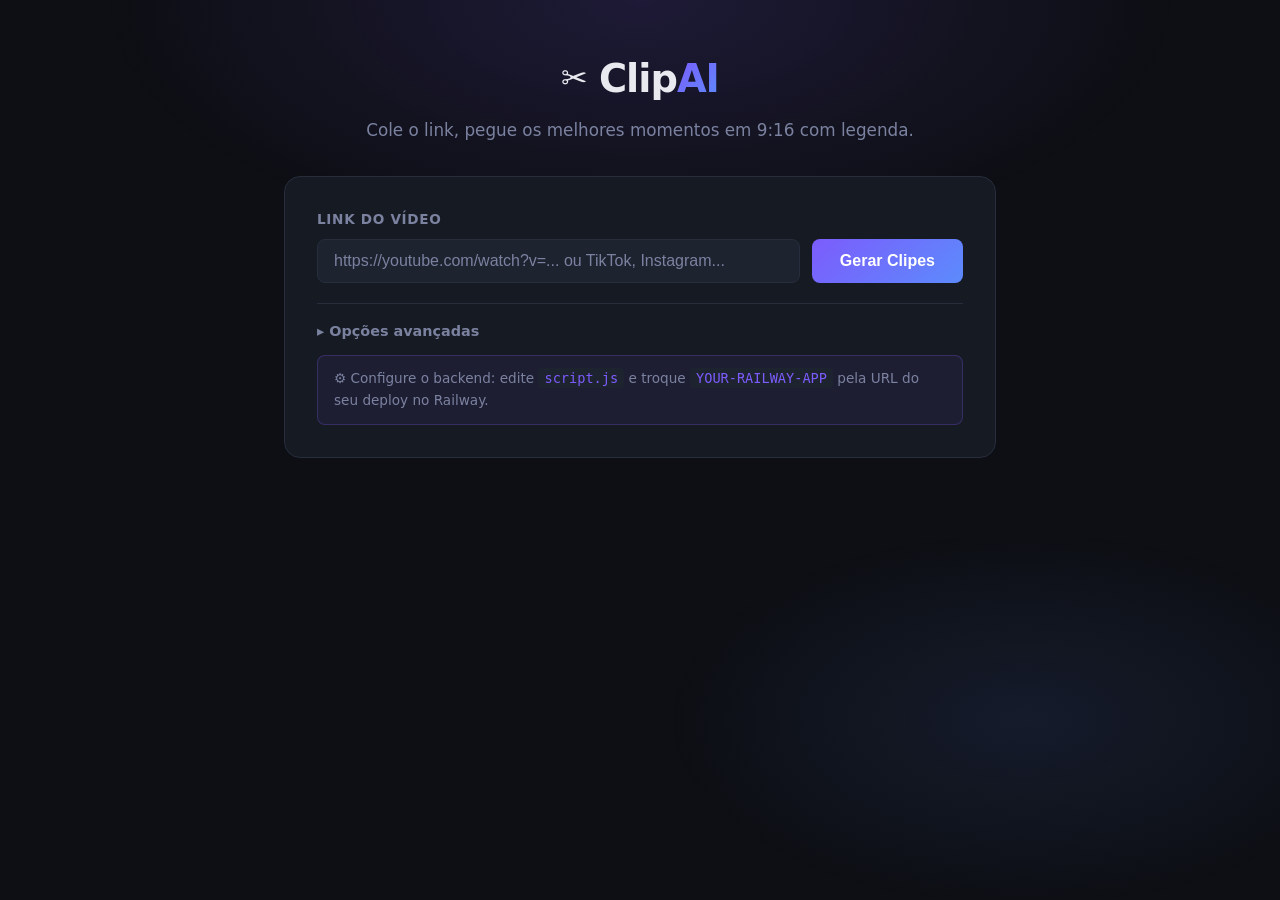
==== frontend/index.html @ ea089d30 "Add backend service with Docker setup and update documentation Replit-Commit-Author: Agent" ====
<!DOCTYPE html>
<html lang="pt-BR">
<head>
  <meta charset="UTF-8" />
  <meta name="viewport" content="width=device-width, initial-scale=1.0" />
  <title>ClipAI — Gerador de Clipes</title>
  <link rel="stylesheet" href="style.css" />
</head>
<body>
  <div class="bg-glow"></div>

  <div class="container">
    <!-- Header -->
    <header>
      <div class="logo">
        <span class="logo-icon">✂️</span>
        <span class="logo-text">Clip<span class="accent">AI</span></span>
      </div>
      <p class="tagline">Cole o link, pegue os melhores momentos em 9:16 com legenda.</p>
    </header>

    <!-- Main form card -->
    <div class="card" id="card-form">
      <div class="form-group">
        <label for="video-url">Link do vídeo</label>
        <div class="input-row">
          <input
            type="url"
            id="video-url"
            placeholder="https://youtube.com/watch?v=... ou TikTok, Instagram..."
            autocomplete="off"
          />
          <button id="btn-process" onclick="startProcess()">
            <span id="btn-text">Gerar Clipes</span>
          </button>
        </div>
      </div>

      <!-- Advanced options (collapsible) -->
      <details class="advanced">
        <summary>Opções avançadas</summary>
        <div class="advanced-grid">
          <div class="form-group">
            <label for="keywords">Palavras-chave extras (separadas por vírgula)</label>
            <input type="text" id="keywords" placeholder="ex: incrível, que loucura, não acredito" />
          </div>
          <div class="form-group">
            <label for="min-duration">Duração mínima do clipe (segundos)</label>
            <input type="number" id="min-duration" value="20" min="5" max="120" />
          </div>
          <div class="form-group">
            <label for="max-duration">Duração máxima do clipe (segundos)</label>
            <input type="number" id="max-duration" value="60" min="10" max="180" />
          </div>
          <div class="form-group">
            <label for="max-clips">Máx. de clipes</label>
            <input type="number" id="max-clips" value="5" min="1" max="10" />
          </div>
        </div>
      </details>
    </div>

    <!-- Progress card -->
    <div class="card card-progress" id="card-progress" style="display:none">
      <div class="progress-header">
        <span class="spinner"></span>
        <span id="progress-msg">Processando...</span>
      </div>
      <div class="progress-bar-bg">
        <div class="progress-bar-fill" id="progress-bar" style="width:0%"></div>
      </div>
      <p class="progress-pct" id="progress-pct">0%</p>
      <button class="btn-secondary" onclick="cancelProcess()">Cancelar</button>
    </div>

    <!-- Results card -->
    <div class="card card-results" id="card-results" style="display:none">
      <div class="results-header">
        <span class="check-icon">✅</span>
        <h2 id="results-title">Clipes prontos!</h2>
      </div>
      <div id="clips-grid" class="clips-grid"></div>
      <button class="btn-secondary" onclick="reset()">Processar outro vídeo</button>
    </div>

    <!-- Error card -->
    <div class="card card-error" id="card-error" style="display:none">
      <div class="error-icon">⚠️</div>
      <h2>Algo deu errado</h2>
      <p id="error-msg">Erro desconhecido</p>
      <button onclick="reset()">Tentar novamente</button>
    </div>
  </div>

  <script src="script.js"></script>
</body>
</html>
---- frontend/style.css ----
/* ─── Reset & Base ─────────────────────────────────────────── */
*, *::before, *::after { box-sizing: border-box; margin: 0; padding: 0; }

:root {
  --bg: #0d0f14;
  --surface: #161a22;
  --surface2: #1e2330;
  --border: #272d3d;
  --accent: #7c5cfc;
  --accent2: #5c8bfc;
  --text: #e8eaf0;
  --text-muted: #7b82a0;
  --success: #34d399;
  --error: #f87171;
  --radius: 16px;
  --radius-sm: 8px;
}

html, body {
  min-height: 100vh;
  background: var(--bg);
  color: var(--text);
  font-family: 'Segoe UI', system-ui, -apple-system, sans-serif;
  line-height: 1.6;
  overflow-x: hidden;
}

/* ─── Glow background ──────────────────────────────────────── */
.bg-glow {
  position: fixed;
  inset: 0;
  background:
    radial-gradient(ellipse 60% 40% at 50% 0%, rgba(124,92,252,0.15) 0%, transparent 70%),
    radial-gradient(ellipse 40% 30% at 80% 80%, rgba(92,139,252,0.10) 0%, transparent 70%);
  pointer-events: none;
  z-index: 0;
}

/* ─── Layout ───────────────────────────────────────────────── */
.container {
  position: relative;
  z-index: 1;
  max-width: 760px;
  margin: 0 auto;
  padding: 48px 24px 80px;
  display: flex;
  flex-direction: column;
  gap: 24px;
}

/* ─── Header ───────────────────────────────────────────────── */
header {
  text-align: center;
  padding-bottom: 8px;
}

.logo {
  font-size: 2.4rem;
  font-weight: 800;
  letter-spacing: -1px;
  display: flex;
  align-items: center;
  justify-content: center;
  gap: 12px;
  margin-bottom: 8px;
}

.logo-icon { font-size: 2rem; }

.accent {
  background: linear-gradient(135deg, var(--accent), var(--accent2));
  -webkit-background-clip: text;
  -webkit-text-fill-color: transparent;
  background-clip: text;
}

.tagline {
  color: var(--text-muted);
  font-size: 1.05rem;
}

/* ─── Cards ────────────────────────────────────────────────── */
.card {
  background: var(--surface);
  border: 1px solid var(--border);
  border-radius: var(--radius);
  padding: 32px;
}

/* ─── Form ─────────────────────────────────────────────────── */
.form-group {
  display: flex;
  flex-direction: column;
  gap: 8px;
  margin-bottom: 16px;
}

.form-group:last-child { margin-bottom: 0; }

label {
  font-size: 0.85rem;
  font-weight: 600;
  color: var(--text-muted);
  text-transform: uppercase;
  letter-spacing: 0.05em;
}

input[type="url"],
input[type="text"],
input[type="number"] {
  background: var(--surface2);
  border: 1px solid var(--border);
  border-radius: var(--radius-sm);
  color: var(--text);
  font-size: 1rem;
  padding: 12px 16px;
  outline: none;
  transition: border-color 0.2s;
  width: 100%;
}

input:focus {
  border-color: var(--accent);
  box-shadow: 0 0 0 3px rgba(124,92,252,0.15);
}

input::placeholder { color: var(--text-muted); }

.input-row {
  display: flex;
  gap: 12px;
}

.input-row input { flex: 1; }

button {
  cursor: pointer;
  background: linear-gradient(135deg, var(--accent), var(--accent2));
  color: #fff;
  border: none;
  border-radius: var(--radius-sm);
  padding: 12px 28px;
  font-size: 1rem;
  font-weight: 700;
  transition: opacity 0.2s, transform 0.1s;
  white-space: nowrap;
}

button:hover { opacity: 0.9; }
button:active { transform: scale(0.98); }
button:disabled { opacity: 0.5; cursor: not-allowed; }

.btn-secondary {
  background: var(--surface2);
  border: 1px solid var(--border);
  color: var(--text-muted);
  font-weight: 500;
  margin-top: 16px;
  width: 100%;
}

.btn-secondary:hover { border-color: var(--accent); color: var(--text); }

/* ─── Advanced options ─────────────────────────────────────── */
.advanced {
  margin-top: 20px;
  border-top: 1px solid var(--border);
  padding-top: 16px;
}

summary {
  cursor: pointer;
  color: var(--text-muted);
  font-size: 0.9rem;
  font-weight: 600;
  user-select: none;
  list-style: none;
}

summary::before {
  content: '▸ ';
  transition: transform 0.2s;
}

details[open] summary::before { content: '▾ '; }

.advanced-grid {
  display: grid;
  grid-template-columns: 1fr 1fr;
  gap: 16px;
  margin-top: 16px;
}

@media (max-width: 520px) {
  .advanced-grid { grid-template-columns: 1fr; }
  .input-row { flex-direction: column; }
}

/* ─── Progress ─────────────────────────────────────────────── */
.card-progress {
  text-align: center;
}

.progress-header {
  display: flex;
  align-items: center;
  justify-content: center;
  gap: 12px;
  font-size: 1.1rem;
  font-weight: 600;
  margin-bottom: 20px;
}

.spinner {
  width: 22px;
  height: 22px;
  border: 3px solid var(--border);
  border-top-color: var(--accent);
  border-radius: 50%;
  animation: spin 0.8s linear infinite;
  display: inline-block;
  flex-shrink: 0;
}

@keyframes spin { to { transform: rotate(360deg); } }

.progress-bar-bg {
  background: var(--surface2);
  border-radius: 100px;
  height: 8px;
  overflow: hidden;
  margin-bottom: 8px;
}

.progress-bar-fill {
  height: 100%;
  background: linear-gradient(90deg, var(--accent), var(--accent2));
  border-radius: 100px;
  transition: width 0.4s ease;
}

.progress-pct {
  color: var(--text-muted);
  font-size: 0.9rem;
  margin-bottom: 8px;
}

/* ─── Results ──────────────────────────────────────────────── */
.results-header {
  display: flex;
  align-items: center;
  gap: 12px;
  margin-bottom: 24px;
}

.check-icon { font-size: 1.6rem; }

.results-header h2 {
  font-size: 1.4rem;
  font-weight: 700;
}

.clips-grid {
  display: flex;
  flex-direction: column;
  gap: 12px;
}

.clip-item {
  background: var(--surface2);
  border: 1px solid var(--border);
  border-radius: var(--radius-sm);
  padding: 16px 20px;
  display: flex;
  align-items: center;
  justify-content: space-between;
  gap: 16px;
  transition: border-color 0.2s;
}

.clip-item:hover { border-color: var(--accent); }

.clip-info {
  flex: 1;
  min-width: 0;
}

.clip-label {
  font-weight: 700;
  font-size: 1rem;
  margin-bottom: 2px;
}

.clip-meta {
  font-size: 0.82rem;
  color: var(--text-muted);
  white-space: nowrap;
  overflow: hidden;
  text-overflow: ellipsis;
}

.clip-reason {
  font-size: 0.78rem;
  color: var(--accent);
  margin-top: 2px;
}

.btn-download {
  background: linear-gradient(135deg, var(--accent), var(--accent2));
  color: #fff;
  border: none;
  border-radius: var(--radius-sm);
  padding: 10px 20px;
  font-size: 0.9rem;
  font-weight: 700;
  text-decoration: none;
  display: inline-flex;
  align-items: center;
  gap: 6px;
  cursor: pointer;
  transition: opacity 0.2s;
  white-space: nowrap;
  flex-shrink: 0;
}

.btn-download:hover { opacity: 0.85; }

/* ─── Error ────────────────────────────────────────────────── */
.card-error {
  text-align: center;
  border-color: rgba(248,113,113,0.3);
}

.error-icon { font-size: 2.5rem; margin-bottom: 12px; }

.card-error h2 { font-size: 1.3rem; margin-bottom: 8px; }

.card-error p { color: var(--text-muted); margin-bottom: 20px; font-size: 0.95rem; }

.card-error button { width: 100%; }

/* ─── Config notice ────────────────────────────────────────── */
.config-notice {
  background: rgba(124,92,252,0.08);
  border: 1px solid rgba(124,92,252,0.25);
  border-radius: var(--radius-sm);
  padding: 12px 16px;
  font-size: 0.85rem;
  color: var(--text-muted);
  margin-top: 12px;
}

.config-notice code {
  background: var(--surface2);
  padding: 2px 6px;
  border-radius: 4px;
  font-family: monospace;
  color: var(--accent);
}
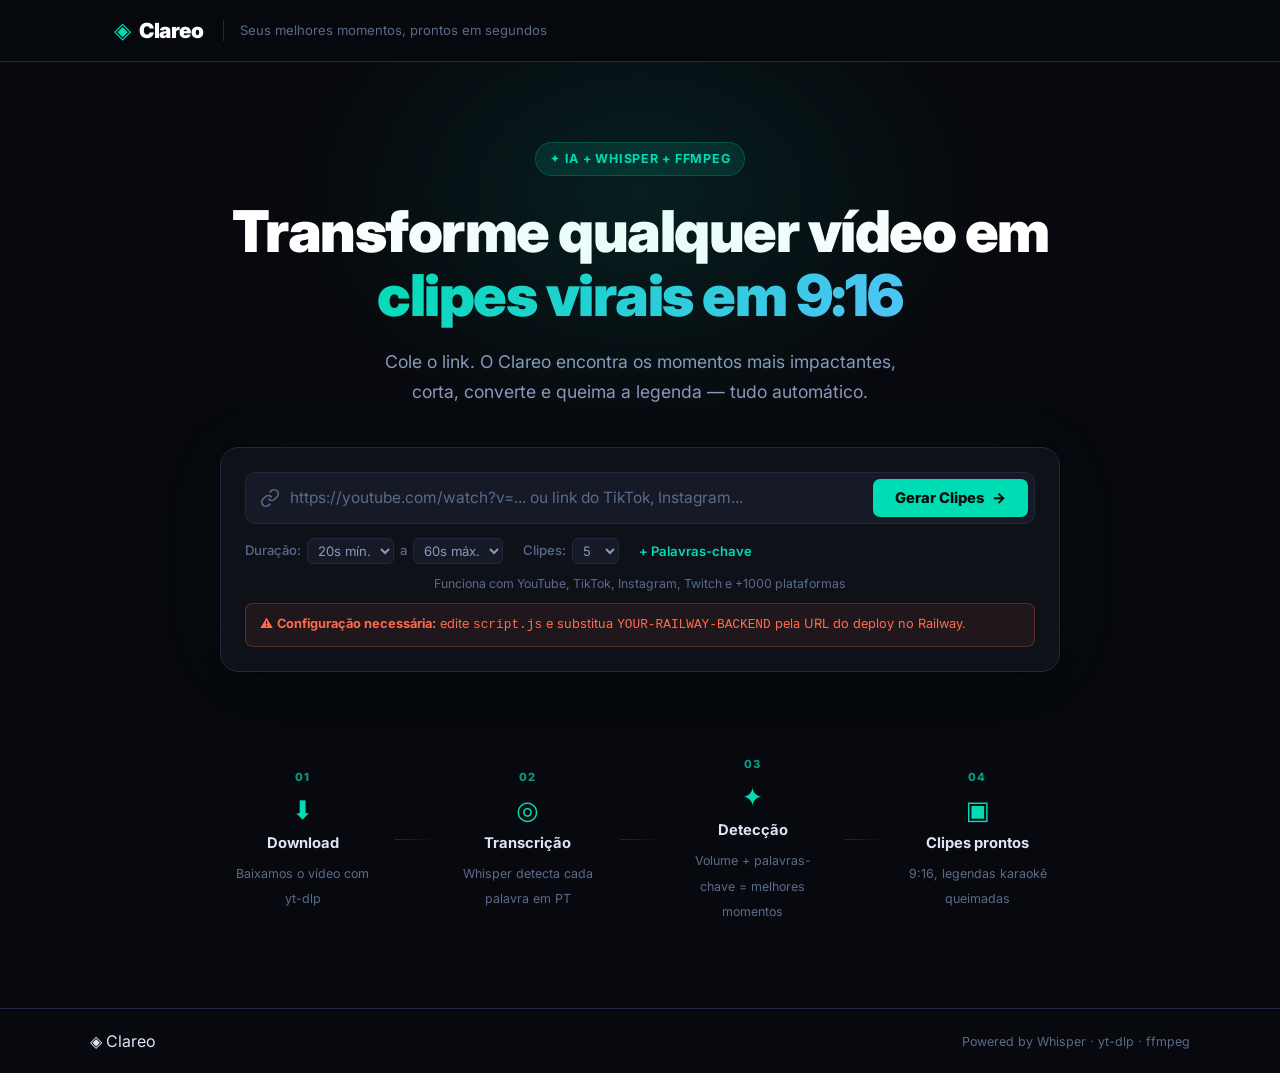
==== commit 12493233: "Replace deprecated video processing library with modern alternative Replit-Commit-Author: Agent" ====
--- a/frontend/index.html
+++ b/frontend/index.html
@@ -3,94 +3,205 @@
 <head>
   <meta charset="UTF-8" />
   <meta name="viewport" content="width=device-width, initial-scale=1.0" />
-  <title>ClipAI — Gerador de Clipes</title>
+  <title>Clareo — Clipes Virais com IA</title>
+  <meta name="description" content="Cole o link de qualquer vídeo e receba os melhores momentos em 9:16 com legenda automática." />
+  <link rel="preconnect" href="https://fonts.googleapis.com" />
+  <link rel="preconnect" href="https://fonts.gstatic.com" crossorigin />
+  <link href="https://fonts.googleapis.com/css2?family=Inter:wght@400;500;600;700;800;900&display=swap" rel="stylesheet" />
   <link rel="stylesheet" href="style.css" />
 </head>
 <body>
-  <div class="bg-glow"></div>
-
-  <div class="container">
-    <!-- Header -->
-    <header>
-      <div class="logo">
-        <span class="logo-icon">✂️</span>
-        <span class="logo-text">Clip<span class="accent">AI</span></span>
-      </div>
-      <p class="tagline">Cole o link, pegue os melhores momentos em 9:16 com legenda.</p>
-    </header>
-
-    <!-- Main form card -->
-    <div class="card" id="card-form">
-      <div class="form-group">
-        <label for="video-url">Link do vídeo</label>
-        <div class="input-row">
+
+  <!-- ── Navbar ─────────────────────────────────── -->
+  <nav class="navbar">
+    <div class="nav-inner">
+      <a href="#" class="brand">
+        <span class="brand-icon">◈</span>
+        <span class="brand-name">Clareo</span>
+      </a>
+      <span class="nav-tagline">Seus melhores momentos, prontos em segundos</span>
+    </div>
+  </nav>
+
+  <!-- ── Hero ───────────────────────────────────── -->
+  <section class="hero" id="section-hero">
+    <div class="hero-glow"></div>
+    <div class="hero-inner">
+      <div class="hero-badge">✦ IA + Whisper + ffmpeg</div>
+      <h1 class="hero-title">
+        Transforme qualquer vídeo em<br />
+        <span class="gradient-text">clipes virais em 9:16</span>
+      </h1>
+      <p class="hero-sub">
+        Cole o link. O Clareo encontra os momentos mais impactantes,<br class="br-desktop" />
+        corta, converte e queima a legenda — tudo automático.
+      </p>
+
+      <!-- Main input -->
+      <div class="input-card" id="input-card">
+        <div class="input-group">
+          <div class="input-icon">
+            <svg width="20" height="20" viewBox="0 0 24 24" fill="none" stroke="currentColor" stroke-width="2">
+              <path d="M10 13a5 5 0 0 0 7.54.54l3-3a5 5 0 0 0-7.07-7.07l-1.72 1.71"/>
+              <path d="M14 11a5 5 0 0 0-7.54-.54l-3 3a5 5 0 0 0 7.07 7.07l1.71-1.71"/>
+            </svg>
+          </div>
           <input
             type="url"
             id="video-url"
-            placeholder="https://youtube.com/watch?v=... ou TikTok, Instagram..."
+            class="url-input"
+            placeholder="https://youtube.com/watch?v=... ou link do TikTok, Instagram..."
             autocomplete="off"
+            spellcheck="false"
           />
-          <button id="btn-process" onclick="startProcess()">
-            <span id="btn-text">Gerar Clipes</span>
+          <button class="btn-primary" id="btn-go" onclick="startProcess()">
+            <span class="btn-label">Gerar Clipes</span>
+            <span class="btn-arrow">→</span>
           </button>
         </div>
-      </div>
-
-      <!-- Advanced options (collapsible) -->
-      <details class="advanced">
-        <summary>Opções avançadas</summary>
-        <div class="advanced-grid">
-          <div class="form-group">
-            <label for="keywords">Palavras-chave extras (separadas por vírgula)</label>
-            <input type="text" id="keywords" placeholder="ex: incrível, que loucura, não acredito" />
-          </div>
-          <div class="form-group">
-            <label for="min-duration">Duração mínima do clipe (segundos)</label>
-            <input type="number" id="min-duration" value="20" min="5" max="120" />
-          </div>
-          <div class="form-group">
-            <label for="max-duration">Duração máxima do clipe (segundos)</label>
-            <input type="number" id="max-duration" value="60" min="10" max="180" />
-          </div>
-          <div class="form-group">
-            <label for="max-clips">Máx. de clipes</label>
-            <input type="number" id="max-clips" value="5" min="1" max="10" />
-          </div>
-        </div>
-      </details>
-    </div>
-
-    <!-- Progress card -->
-    <div class="card card-progress" id="card-progress" style="display:none">
-      <div class="progress-header">
-        <span class="spinner"></span>
-        <span id="progress-msg">Processando...</span>
-      </div>
-      <div class="progress-bar-bg">
-        <div class="progress-bar-fill" id="progress-bar" style="width:0%"></div>
-      </div>
-      <p class="progress-pct" id="progress-pct">0%</p>
-      <button class="btn-secondary" onclick="cancelProcess()">Cancelar</button>
-    </div>
-
-    <!-- Results card -->
-    <div class="card card-results" id="card-results" style="display:none">
+
+        <!-- Options row -->
+        <div class="options-row">
+          <label class="opt-label">
+            Duração:
+            <select id="min-duration">
+              <option value="15">15s mín.</option>
+              <option value="20" selected>20s mín.</option>
+              <option value="30">30s mín.</option>
+              <option value="45">45s mín.</option>
+            </select>
+            a
+            <select id="max-duration">
+              <option value="30">30s máx.</option>
+              <option value="60" selected>60s máx.</option>
+              <option value="90">90s máx.</option>
+            </select>
+          </label>
+
+          <label class="opt-label">
+            Clipes:
+            <select id="max-clips">
+              <option value="3">3</option>
+              <option value="5" selected>5</option>
+              <option value="8">8</option>
+              <option value="10">10</option>
+            </select>
+          </label>
+
+          <button class="btn-link" onclick="toggleKeywords()">+ Palavras-chave</button>
+        </div>
+
+        <!-- Keywords (hidden by default) -->
+        <div id="keywords-row" class="keywords-row" style="display:none">
+          <input
+            type="text"
+            id="keywords"
+            placeholder="ex: incrível, que loucura, meu deus — separados por vírgula"
+            class="kw-input"
+          />
+        </div>
+
+        <p class="input-hint">Funciona com YouTube, TikTok, Instagram, Twitch e +1000 plataformas</p>
+      </div>
+    </div>
+
+    <!-- How it works -->
+    <div class="steps" id="steps">
+      <div class="step">
+        <div class="step-num">01</div>
+        <div class="step-icon">⬇</div>
+        <div class="step-text">
+          <strong>Download</strong>
+          <span>Baixamos o vídeo com yt-dlp</span>
+        </div>
+      </div>
+      <div class="step-divider"></div>
+      <div class="step">
+        <div class="step-num">02</div>
+        <div class="step-icon">◎</div>
+        <div class="step-text">
+          <strong>Transcrição</strong>
+          <span>Whisper detecta cada palavra em PT</span>
+        </div>
+      </div>
+      <div class="step-divider"></div>
+      <div class="step">
+        <div class="step-num">03</div>
+        <div class="step-icon">✦</div>
+        <div class="step-text">
+          <strong>Detecção</strong>
+          <span>Volume + palavras-chave = melhores momentos</span>
+        </div>
+      </div>
+      <div class="step-divider"></div>
+      <div class="step">
+        <div class="step-num">04</div>
+        <div class="step-icon">▣</div>
+        <div class="step-text">
+          <strong>Clipes prontos</strong>
+          <span>9:16, legendas karaokê queimadas</span>
+        </div>
+      </div>
+    </div>
+  </section>
+
+  <!-- ── Processing view ────────────────────────── -->
+  <section class="processing-view" id="section-processing" style="display:none">
+    <div class="proc-card">
+      <div class="proc-anim">
+        <div class="proc-ring"></div>
+        <div class="proc-ring proc-ring-2"></div>
+        <span class="proc-icon">◈</span>
+      </div>
+      <h2 id="proc-msg">Iniciando...</h2>
+      <div class="proc-bar-wrap">
+        <div class="proc-bar" id="proc-bar" style="width:0%"></div>
+      </div>
+      <p class="proc-pct" id="proc-pct">0%</p>
+      <div class="proc-steps-list" id="proc-steps-list">
+        <div class="proc-step-item" id="psi-download">⬇ Baixando vídeo</div>
+        <div class="proc-step-item" id="psi-transcribe">◎ Transcrevendo com Whisper</div>
+        <div class="proc-step-item" id="psi-detect">✦ Detectando melhores momentos</div>
+        <div class="proc-step-item" id="psi-cut">✂ Cortando e gerando legendas</div>
+      </div>
+      <button class="btn-ghost" onclick="cancelProcess()">Cancelar</button>
+    </div>
+  </section>
+
+  <!-- ── Results view ───────────────────────────── -->
+  <section class="results-view" id="section-results" style="display:none">
+    <div class="results-inner">
       <div class="results-header">
-        <span class="check-icon">✅</span>
-        <h2 id="results-title">Clipes prontos!</h2>
-      </div>
-      <div id="clips-grid" class="clips-grid"></div>
-      <button class="btn-secondary" onclick="reset()">Processar outro vídeo</button>
-    </div>
-
-    <!-- Error card -->
-    <div class="card card-error" id="card-error" style="display:none">
-      <div class="error-icon">⚠️</div>
+        <div>
+          <h2 class="results-title" id="results-title">Clipes prontos ✓</h2>
+          <p class="results-sub" id="results-sub">Baixe os clipes abaixo — formato 9:16 com legenda queimada</p>
+        </div>
+        <button class="btn-outline" onclick="reset()">
+          ← Processar outro
+        </button>
+      </div>
+
+      <div class="clips-grid" id="clips-grid"></div>
+    </div>
+  </section>
+
+  <!-- ── Error view ─────────────────────────────── -->
+  <section class="error-view" id="section-error" style="display:none">
+    <div class="error-card">
+      <div class="error-icon">⚠</div>
       <h2>Algo deu errado</h2>
-      <p id="error-msg">Erro desconhecido</p>
-      <button onclick="reset()">Tentar novamente</button>
-    </div>
-  </div>
+      <p id="error-msg">Erro desconhecido. Verifique o link e tente novamente.</p>
+      <button class="btn-primary" onclick="reset()">Tentar novamente</button>
+    </div>
+  </section>
+
+  <!-- ── Footer ─────────────────────────────────── -->
+  <footer class="footer">
+    <div class="footer-inner">
+      <span class="brand">◈ Clareo</span>
+      <span class="footer-text">Powered by Whisper · yt-dlp · ffmpeg</span>
+    </div>
+  </footer>
 
   <script src="script.js"></script>
 </body>
--- a/frontend/style.css
+++ b/frontend/style.css
@@ -1,359 +1,770 @@
-/* ─── Reset & Base ─────────────────────────────────────────── */
+/* ─────────────────────────────────────────────────────────
+   Clareo Design System
+   Palette: dark charcoal + electric teal + warm coral
+───────────────────────────────────────────────────────── */
+
+:root {
+  --bg: #07090e;
+  --surface: #0e1118;
+  --surface2: #151a26;
+  --surface3: #1c2335;
+  --border: #1f2940;
+  --border-glow: rgba(0, 220, 180, 0.2);
+
+  --teal: #00dcb4;
+  --teal-dim: rgba(0, 220, 180, 0.12);
+  --teal-glow: rgba(0, 220, 180, 0.25);
+  --coral: #ff6b4a;
+  --amber: #ffb347;
+
+  --text: #dce4f5;
+  --text-muted: #5a6b8a;
+  --text-soft: #8899bb;
+
+  --radius: 18px;
+  --radius-sm: 10px;
+  --radius-xs: 6px;
+
+  --font: 'Inter', system-ui, -apple-system, sans-serif;
+}
+
 *, *::before, *::after { box-sizing: border-box; margin: 0; padding: 0; }
 
-:root {
-  --bg: #0d0f14;
-  --surface: #161a22;
-  --surface2: #1e2330;
-  --border: #272d3d;
-  --accent: #7c5cfc;
-  --accent2: #5c8bfc;
-  --text: #e8eaf0;
-  --text-muted: #7b82a0;
-  --success: #34d399;
-  --error: #f87171;
-  --radius: 16px;
-  --radius-sm: 8px;
-}
-
-html, body {
-  min-height: 100vh;
+html {
+  scroll-behavior: smooth;
+}
+
+body {
   background: var(--bg);
   color: var(--text);
-  font-family: 'Segoe UI', system-ui, -apple-system, sans-serif;
+  font-family: var(--font);
+  font-size: 16px;
   line-height: 1.6;
-  overflow-x: hidden;
-}
-
-/* ─── Glow background ──────────────────────────────────────── */
-.bg-glow {
-  position: fixed;
-  inset: 0;
-  background:
-    radial-gradient(ellipse 60% 40% at 50% 0%, rgba(124,92,252,0.15) 0%, transparent 70%),
-    radial-gradient(ellipse 40% 30% at 80% 80%, rgba(92,139,252,0.10) 0%, transparent 70%);
+  min-height: 100vh;
+  display: flex;
+  flex-direction: column;
+  -webkit-font-smoothing: antialiased;
+}
+
+/* ── Navbar ───────────────────────────────────────────── */
+.navbar {
+  position: sticky;
+  top: 0;
+  z-index: 50;
+  background: rgba(7, 9, 14, 0.85);
+  backdrop-filter: blur(16px);
+  border-bottom: 1px solid var(--border);
+}
+
+.nav-inner {
+  max-width: 1100px;
+  margin: 0 auto;
+  padding: 14px 24px;
+  display: flex;
+  align-items: center;
+  gap: 20px;
+}
+
+.brand {
+  display: inline-flex;
+  align-items: center;
+  gap: 8px;
+  text-decoration: none;
+  color: var(--text);
+}
+
+.brand-icon {
+  font-size: 1.4rem;
+  color: var(--teal);
+  line-height: 1;
+}
+
+.brand-name {
+  font-size: 1.3rem;
+  font-weight: 900;
+  letter-spacing: -0.5px;
+  color: #fff;
+}
+
+.nav-tagline {
+  font-size: 0.82rem;
+  color: var(--text-muted);
+  border-left: 1px solid var(--border);
+  padding-left: 16px;
+}
+
+/* ── Hero ─────────────────────────────────────────────── */
+.hero {
+  position: relative;
+  padding: 80px 24px 60px;
+  overflow: hidden;
+  flex: 1;
+}
+
+.hero-glow {
+  position: absolute;
+  top: -120px;
+  left: 50%;
+  transform: translateX(-50%);
+  width: 700px;
+  height: 500px;
+  background: radial-gradient(ellipse, rgba(0,220,180,0.10) 0%, transparent 70%);
   pointer-events: none;
-  z-index: 0;
-}
-
-/* ─── Layout ───────────────────────────────────────────────── */
-.container {
-  position: relative;
-  z-index: 1;
-  max-width: 760px;
+}
+
+.hero-inner {
+  max-width: 840px;
   margin: 0 auto;
-  padding: 48px 24px 80px;
-  display: flex;
-  flex-direction: column;
-  gap: 24px;
-}
-
-/* ─── Header ───────────────────────────────────────────────── */
-header {
   text-align: center;
-  padding-bottom: 8px;
-}
-
-.logo {
-  font-size: 2.4rem;
-  font-weight: 800;
-  letter-spacing: -1px;
-  display: flex;
-  align-items: center;
-  justify-content: center;
-  gap: 12px;
-  margin-bottom: 8px;
-}
-
-.logo-icon { font-size: 2rem; }
-
-.accent {
-  background: linear-gradient(135deg, var(--accent), var(--accent2));
+}
+
+.hero-badge {
+  display: inline-block;
+  background: var(--teal-dim);
+  border: 1px solid var(--border-glow);
+  color: var(--teal);
+  font-size: 0.78rem;
+  font-weight: 700;
+  letter-spacing: 0.06em;
+  text-transform: uppercase;
+  padding: 6px 14px;
+  border-radius: 100px;
+  margin-bottom: 24px;
+}
+
+.hero-title {
+  font-size: clamp(2.2rem, 5vw, 3.6rem);
+  font-weight: 900;
+  line-height: 1.1;
+  letter-spacing: -1.5px;
+  color: #fff;
+  margin-bottom: 20px;
+}
+
+.gradient-text {
+  background: linear-gradient(135deg, var(--teal) 0%, #4fc3f7 50%, var(--teal) 100%);
+  background-size: 200% auto;
   -webkit-background-clip: text;
   -webkit-text-fill-color: transparent;
   background-clip: text;
-}
-
-.tagline {
-  color: var(--text-muted);
-  font-size: 1.05rem;
-}
-
-/* ─── Cards ────────────────────────────────────────────────── */
-.card {
+  animation: gradient-shift 4s linear infinite;
+}
+
+@keyframes gradient-shift {
+  0% { background-position: 0% center; }
+  100% { background-position: 200% center; }
+}
+
+.hero-sub {
+  font-size: 1.1rem;
+  color: var(--text-soft);
+  margin-bottom: 40px;
+  line-height: 1.7;
+}
+
+.br-desktop { display: none; }
+@media (min-width: 640px) { .br-desktop { display: block; } }
+
+/* ── Input card ───────────────────────────────────────── */
+.input-card {
   background: var(--surface);
   border: 1px solid var(--border);
   border-radius: var(--radius);
-  padding: 32px;
-}
-
-/* ─── Form ─────────────────────────────────────────────────── */
-.form-group {
-  display: flex;
-  flex-direction: column;
-  gap: 8px;
-  margin-bottom: 16px;
-}
-
-.form-group:last-child { margin-bottom: 0; }
-
-label {
-  font-size: 0.85rem;
-  font-weight: 600;
-  color: var(--text-muted);
-  text-transform: uppercase;
-  letter-spacing: 0.05em;
-}
-
-input[type="url"],
-input[type="text"],
-input[type="number"] {
+  padding: 24px;
+  text-align: left;
+  box-shadow:
+    0 0 0 1px rgba(0,0,0,0.5),
+    0 24px 60px rgba(0,0,0,0.4),
+    0 0 80px rgba(0,220,180,0.04);
+  transition: border-color 0.3s, box-shadow 0.3s;
+}
+
+.input-card:focus-within {
+  border-color: var(--border-glow);
+  box-shadow:
+    0 0 0 1px rgba(0,0,0,0.5),
+    0 24px 60px rgba(0,0,0,0.4),
+    0 0 40px rgba(0,220,180,0.08);
+}
+
+.input-group {
+  display: flex;
+  gap: 10px;
+  margin-bottom: 14px;
   background: var(--surface2);
   border: 1px solid var(--border);
   border-radius: var(--radius-sm);
+  padding: 6px 6px 6px 14px;
+  transition: border-color 0.2s;
+}
+
+.input-group:focus-within {
+  border-color: rgba(0,220,180,0.35);
+}
+
+.input-icon {
+  color: var(--text-muted);
+  display: flex;
+  align-items: center;
+  flex-shrink: 0;
+}
+
+.url-input {
+  flex: 1;
+  background: none;
+  border: none;
+  outline: none;
   color: var(--text);
-  font-size: 1rem;
-  padding: 12px 16px;
+  font-size: 0.97rem;
+  font-family: var(--font);
+  min-width: 0;
+}
+
+.url-input::placeholder { color: var(--text-muted); }
+
+.btn-primary {
+  cursor: pointer;
+  background: var(--teal);
+  color: #050a08;
+  border: none;
+  border-radius: 7px;
+  padding: 10px 22px;
+  font-size: 0.92rem;
+  font-weight: 800;
+  font-family: var(--font);
+  display: inline-flex;
+  align-items: center;
+  gap: 8px;
+  transition: background 0.18s, transform 0.12s, opacity 0.18s;
+  white-space: nowrap;
+  flex-shrink: 0;
+}
+
+.btn-primary:hover { background: #00f0c4; transform: translateY(-1px); }
+.btn-primary:active { transform: scale(0.97); }
+.btn-primary:disabled { opacity: 0.4; cursor: not-allowed; transform: none; }
+
+.btn-arrow { transition: transform 0.2s; }
+.btn-primary:hover .btn-arrow { transform: translateX(3px); }
+
+/* Options row */
+.options-row {
+  display: flex;
+  align-items: center;
+  flex-wrap: wrap;
+  gap: 12px 20px;
+  margin-bottom: 10px;
+}
+
+.opt-label {
+  display: inline-flex;
+  align-items: center;
+  gap: 6px;
+  font-size: 0.82rem;
+  color: var(--text-muted);
+  font-weight: 500;
+}
+
+.opt-label select {
+  background: var(--surface2);
+  border: 1px solid var(--border);
+  border-radius: var(--radius-xs);
+  color: var(--text-soft);
+  font-size: 0.82rem;
+  font-family: var(--font);
+  padding: 3px 6px;
+  cursor: pointer;
+  outline: none;
+}
+
+.btn-link {
+  background: none;
+  border: none;
+  color: var(--teal);
+  font-size: 0.82rem;
+  font-weight: 600;
+  font-family: var(--font);
+  cursor: pointer;
+  padding: 0;
+  transition: opacity 0.2s;
+}
+.btn-link:hover { opacity: 0.75; }
+
+/* Keywords row */
+.keywords-row { margin-top: 6px; }
+
+.kw-input {
+  width: 100%;
+  background: var(--surface2);
+  border: 1px solid var(--border);
+  border-radius: var(--radius-xs);
+  color: var(--text);
+  font-size: 0.88rem;
+  font-family: var(--font);
+  padding: 9px 14px;
   outline: none;
   transition: border-color 0.2s;
+}
+.kw-input:focus { border-color: rgba(0,220,180,0.4); }
+.kw-input::placeholder { color: var(--text-muted); }
+
+.input-hint {
+  font-size: 0.77rem;
+  color: var(--text-muted);
+  margin-top: 10px;
+  text-align: center;
+}
+
+/* ── Steps ────────────────────────────────────────────── */
+.steps {
+  max-width: 860px;
+  margin: 60px auto 0;
+  display: flex;
+  align-items: center;
+  justify-content: center;
+  gap: 0;
+  flex-wrap: wrap;
+}
+
+.step {
+  display: flex;
+  flex-direction: column;
+  align-items: center;
+  gap: 10px;
+  padding: 24px 20px;
+  flex: 1;
+  min-width: 140px;
+  max-width: 200px;
+  text-align: center;
+}
+
+.step-num {
+  font-size: 0.7rem;
+  font-weight: 800;
+  letter-spacing: 0.1em;
+  color: var(--teal);
+  opacity: 0.7;
+}
+
+.step-icon {
+  font-size: 1.6rem;
+  color: var(--teal);
+  line-height: 1;
+}
+
+.step-text strong {
+  display: block;
+  font-size: 0.92rem;
+  font-weight: 700;
+  color: var(--text);
+  margin-bottom: 4px;
+}
+
+.step-text span {
+  font-size: 0.78rem;
+  color: var(--text-muted);
+  line-height: 1.4;
+}
+
+.step-divider {
+  width: 40px;
+  height: 1px;
+  background: linear-gradient(90deg, var(--border), transparent);
+  flex-shrink: 0;
+}
+
+@media (max-width: 600px) {
+  .steps { flex-direction: column; gap: 8px; }
+  .step-divider { width: 1px; height: 20px; background: linear-gradient(180deg, var(--border), transparent); }
+  .step { padding: 12px; }
+}
+
+/* ── Processing view ──────────────────────────────────── */
+.processing-view {
+  flex: 1;
+  display: flex;
+  align-items: center;
+  justify-content: center;
+  padding: 60px 24px;
+}
+
+.proc-card {
+  background: var(--surface);
+  border: 1px solid var(--border);
+  border-radius: var(--radius);
+  padding: 48px 40px;
+  max-width: 480px;
   width: 100%;
-}
-
-input:focus {
-  border-color: var(--accent);
-  box-shadow: 0 0 0 3px rgba(124,92,252,0.15);
-}
-
-input::placeholder { color: var(--text-muted); }
-
-.input-row {
-  display: flex;
-  gap: 12px;
-}
-
-.input-row input { flex: 1; }
-
-button {
-  cursor: pointer;
-  background: linear-gradient(135deg, var(--accent), var(--accent2));
+  text-align: center;
+}
+
+/* Animated rings */
+.proc-anim {
+  position: relative;
+  width: 80px;
+  height: 80px;
+  margin: 0 auto 28px;
+  display: flex;
+  align-items: center;
+  justify-content: center;
+}
+
+.proc-ring {
+  position: absolute;
+  inset: 0;
+  border: 2px solid transparent;
+  border-top-color: var(--teal);
+  border-radius: 50%;
+  animation: spin 1.2s linear infinite;
+}
+
+.proc-ring-2 {
+  inset: 8px;
+  border-top-color: rgba(0,220,180,0.4);
+  animation-duration: 0.8s;
+  animation-direction: reverse;
+}
+
+.proc-icon {
+  font-size: 1.6rem;
+  color: var(--teal);
+  z-index: 1;
+}
+
+@keyframes spin { to { transform: rotate(360deg); } }
+
+.proc-card h2 {
+  font-size: 1.2rem;
+  font-weight: 700;
   color: #fff;
-  border: none;
-  border-radius: var(--radius-sm);
-  padding: 12px 28px;
-  font-size: 1rem;
-  font-weight: 700;
-  transition: opacity 0.2s, transform 0.1s;
-  white-space: nowrap;
-}
-
-button:hover { opacity: 0.9; }
-button:active { transform: scale(0.98); }
-button:disabled { opacity: 0.5; cursor: not-allowed; }
-
-.btn-secondary {
-  background: var(--surface2);
-  border: 1px solid var(--border);
-  color: var(--text-muted);
-  font-weight: 500;
-  margin-top: 16px;
-  width: 100%;
-}
-
-.btn-secondary:hover { border-color: var(--accent); color: var(--text); }
-
-/* ─── Advanced options ─────────────────────────────────────── */
-.advanced {
-  margin-top: 20px;
-  border-top: 1px solid var(--border);
-  padding-top: 16px;
-}
-
-summary {
-  cursor: pointer;
-  color: var(--text-muted);
-  font-size: 0.9rem;
-  font-weight: 600;
-  user-select: none;
-  list-style: none;
-}
-
-summary::before {
-  content: '▸ ';
-  transition: transform 0.2s;
-}
-
-details[open] summary::before { content: '▾ '; }
-
-.advanced-grid {
-  display: grid;
-  grid-template-columns: 1fr 1fr;
-  gap: 16px;
-  margin-top: 16px;
-}
-
-@media (max-width: 520px) {
-  .advanced-grid { grid-template-columns: 1fr; }
-  .input-row { flex-direction: column; }
-}
-
-/* ─── Progress ─────────────────────────────────────────────── */
-.card-progress {
-  text-align: center;
-}
-
-.progress-header {
-  display: flex;
-  align-items: center;
-  justify-content: center;
-  gap: 12px;
-  font-size: 1.1rem;
-  font-weight: 600;
   margin-bottom: 20px;
-}
-
-.spinner {
-  width: 22px;
-  height: 22px;
-  border: 3px solid var(--border);
-  border-top-color: var(--accent);
-  border-radius: 50%;
-  animation: spin 0.8s linear infinite;
-  display: inline-block;
-  flex-shrink: 0;
-}
-
-@keyframes spin { to { transform: rotate(360deg); } }
-
-.progress-bar-bg {
+  min-height: 1.8rem;
+  transition: opacity 0.3s;
+}
+
+.proc-bar-wrap {
   background: var(--surface2);
   border-radius: 100px;
-  height: 8px;
+  height: 6px;
   overflow: hidden;
   margin-bottom: 8px;
 }
 
-.progress-bar-fill {
+.proc-bar {
   height: 100%;
-  background: linear-gradient(90deg, var(--accent), var(--accent2));
+  background: linear-gradient(90deg, var(--teal), #4fc3f7);
   border-radius: 100px;
-  transition: width 0.4s ease;
-}
-
-.progress-pct {
-  color: var(--text-muted);
+  transition: width 0.6s cubic-bezier(0.4, 0, 0.2, 1);
+  position: relative;
+}
+
+.proc-bar::after {
+  content: '';
+  position: absolute;
+  inset: 0;
+  background: linear-gradient(90deg, transparent 60%, rgba(255,255,255,0.3));
+  animation: bar-shine 1.5s linear infinite;
+}
+
+@keyframes bar-shine {
+  0% { transform: translateX(-100%); }
+  100% { transform: translateX(100%); }
+}
+
+.proc-pct {
+  font-size: 0.82rem;
+  color: var(--teal);
+  font-weight: 700;
+  margin-bottom: 24px;
+}
+
+.proc-steps-list {
+  display: flex;
+  flex-direction: column;
+  gap: 8px;
+  margin-bottom: 28px;
+}
+
+.proc-step-item {
+  font-size: 0.83rem;
+  color: var(--text-muted);
+  padding: 6px 12px;
+  border-radius: var(--radius-xs);
+  transition: background 0.3s, color 0.3s;
+}
+
+.proc-step-item.active {
+  background: var(--teal-dim);
+  color: var(--teal);
+}
+
+.proc-step-item.done {
+  color: var(--text-soft);
+  text-decoration: line-through;
+  opacity: 0.5;
+}
+
+.btn-ghost {
+  background: none;
+  border: 1px solid var(--border);
+  color: var(--text-muted);
+  border-radius: var(--radius-xs);
+  padding: 8px 20px;
+  font-size: 0.85rem;
+  font-family: var(--font);
+  cursor: pointer;
+  transition: border-color 0.2s, color 0.2s;
+}
+.btn-ghost:hover { border-color: var(--text-muted); color: var(--text); }
+
+/* ── Results view ─────────────────────────────────────── */
+.results-view {
+  flex: 1;
+  padding: 60px 24px 80px;
+}
+
+.results-inner {
+  max-width: 900px;
+  margin: 0 auto;
+}
+
+.results-header {
+  display: flex;
+  align-items: flex-start;
+  justify-content: space-between;
+  gap: 20px;
+  margin-bottom: 36px;
+  flex-wrap: wrap;
+}
+
+.results-title {
+  font-size: 1.8rem;
+  font-weight: 900;
+  color: #fff;
+  letter-spacing: -0.5px;
+  margin-bottom: 4px;
+}
+
+.results-sub {
   font-size: 0.9rem;
-  margin-bottom: 8px;
-}
-
-/* ─── Results ──────────────────────────────────────────────── */
-.results-header {
-  display: flex;
-  align-items: center;
-  gap: 12px;
+  color: var(--text-muted);
+}
+
+.btn-outline {
+  background: none;
+  border: 1px solid var(--border);
+  color: var(--text-soft);
+  border-radius: var(--radius-xs);
+  padding: 10px 18px;
+  font-size: 0.85rem;
+  font-weight: 600;
+  font-family: var(--font);
+  cursor: pointer;
+  transition: border-color 0.2s, color 0.2s;
+  white-space: nowrap;
+}
+.btn-outline:hover { border-color: var(--teal); color: var(--teal); }
+
+/* Clips grid */
+.clips-grid {
+  display: grid;
+  grid-template-columns: repeat(auto-fill, minmax(260px, 1fr));
+  gap: 16px;
+}
+
+.clip-card {
+  background: var(--surface);
+  border: 1px solid var(--border);
+  border-radius: var(--radius);
+  overflow: hidden;
+  transition: border-color 0.2s, transform 0.2s, box-shadow 0.2s;
+}
+
+.clip-card:hover {
+  border-color: var(--border-glow);
+  transform: translateY(-2px);
+  box-shadow: 0 12px 40px rgba(0,0,0,0.3), 0 0 20px rgba(0,220,180,0.06);
+}
+
+.clip-preview {
+  aspect-ratio: 9/16;
+  background: var(--surface2);
+  display: flex;
+  align-items: center;
+  justify-content: center;
+  position: relative;
+  overflow: hidden;
+  max-height: 240px;
+}
+
+.clip-preview-icon {
+  font-size: 2.5rem;
+  color: var(--border);
+}
+
+.clip-number {
+  position: absolute;
+  top: 10px;
+  left: 10px;
+  background: rgba(0,220,180,0.15);
+  border: 1px solid var(--border-glow);
+  color: var(--teal);
+  font-size: 0.72rem;
+  font-weight: 800;
+  letter-spacing: 0.08em;
+  padding: 3px 8px;
+  border-radius: 100px;
+}
+
+.clip-badge {
+  position: absolute;
+  bottom: 10px;
+  right: 10px;
+  background: rgba(0,0,0,0.7);
+  color: var(--text-soft);
+  font-size: 0.72rem;
+  font-weight: 600;
+  padding: 3px 8px;
+  border-radius: 100px;
+}
+
+.clip-body {
+  padding: 16px;
+}
+
+.clip-title {
+  font-size: 0.95rem;
+  font-weight: 700;
+  color: #fff;
+  margin-bottom: 4px;
+}
+
+.clip-meta {
+  font-size: 0.78rem;
+  color: var(--text-muted);
+  margin-bottom: 10px;
+}
+
+.clip-reason {
+  display: inline-flex;
+  align-items: center;
+  gap: 4px;
+  font-size: 0.73rem;
+  color: var(--teal);
+  background: var(--teal-dim);
+  border-radius: 100px;
+  padding: 3px 8px;
+  margin-bottom: 14px;
+  max-width: 100%;
+  overflow: hidden;
+  text-overflow: ellipsis;
+  white-space: nowrap;
+}
+
+.btn-download {
+  display: flex;
+  align-items: center;
+  justify-content: center;
+  gap: 8px;
+  width: 100%;
+  padding: 10px;
+  background: var(--teal);
+  color: #050a08;
+  font-size: 0.88rem;
+  font-weight: 800;
+  font-family: var(--font);
+  text-decoration: none;
+  border-radius: var(--radius-xs);
+  transition: background 0.15s, transform 0.12s;
+  border: none;
+  cursor: pointer;
+}
+.btn-download:hover { background: #00f0c4; transform: translateY(-1px); }
+
+/* ── Error view ───────────────────────────────────────── */
+.error-view {
+  flex: 1;
+  display: flex;
+  align-items: center;
+  justify-content: center;
+  padding: 60px 24px;
+}
+
+.error-card {
+  background: var(--surface);
+  border: 1px solid rgba(255,107,74,0.25);
+  border-radius: var(--radius);
+  padding: 48px 40px;
+  max-width: 440px;
+  width: 100%;
+  text-align: center;
+}
+
+.error-icon {
+  font-size: 2.4rem;
+  color: var(--coral);
+  margin-bottom: 16px;
+}
+
+.error-card h2 {
+  font-size: 1.3rem;
+  font-weight: 800;
+  color: #fff;
+  margin-bottom: 10px;
+}
+
+.error-card p {
+  font-size: 0.9rem;
+  color: var(--text-muted);
   margin-bottom: 24px;
-}
-
-.check-icon { font-size: 1.6rem; }
-
-.results-header h2 {
-  font-size: 1.4rem;
-  font-weight: 700;
-}
-
-.clips-grid {
-  display: flex;
-  flex-direction: column;
-  gap: 12px;
-}
-
-.clip-item {
-  background: var(--surface2);
-  border: 1px solid var(--border);
-  border-radius: var(--radius-sm);
-  padding: 16px 20px;
+  line-height: 1.6;
+}
+
+/* ── Footer ───────────────────────────────────────────── */
+.footer {
+  border-top: 1px solid var(--border);
+  padding: 20px 24px;
+  margin-top: auto;
+}
+
+.footer-inner {
+  max-width: 1100px;
+  margin: 0 auto;
   display: flex;
   align-items: center;
   justify-content: space-between;
   gap: 16px;
-  transition: border-color 0.2s;
-}
-
-.clip-item:hover { border-color: var(--accent); }
-
-.clip-info {
-  flex: 1;
-  min-width: 0;
-}
-
-.clip-label {
-  font-weight: 700;
-  font-size: 1rem;
-  margin-bottom: 2px;
-}
-
-.clip-meta {
-  font-size: 0.82rem;
-  color: var(--text-muted);
-  white-space: nowrap;
-  overflow: hidden;
-  text-overflow: ellipsis;
-}
-
-.clip-reason {
+  flex-wrap: wrap;
+}
+
+.footer-text {
   font-size: 0.78rem;
-  color: var(--accent);
-  margin-top: 2px;
-}
-
-.btn-download {
-  background: linear-gradient(135deg, var(--accent), var(--accent2));
-  color: #fff;
-  border: none;
-  border-radius: var(--radius-sm);
-  padding: 10px 20px;
-  font-size: 0.9rem;
-  font-weight: 700;
-  text-decoration: none;
-  display: inline-flex;
-  align-items: center;
-  gap: 6px;
-  cursor: pointer;
-  transition: opacity 0.2s;
-  white-space: nowrap;
-  flex-shrink: 0;
-}
-
-.btn-download:hover { opacity: 0.85; }
-
-/* ─── Error ────────────────────────────────────────────────── */
-.card-error {
-  text-align: center;
-  border-color: rgba(248,113,113,0.3);
-}
-
-.error-icon { font-size: 2.5rem; margin-bottom: 12px; }
-
-.card-error h2 { font-size: 1.3rem; margin-bottom: 8px; }
-
-.card-error p { color: var(--text-muted); margin-bottom: 20px; font-size: 0.95rem; }
-
-.card-error button { width: 100%; }
-
-/* ─── Config notice ────────────────────────────────────────── */
-.config-notice {
-  background: rgba(124,92,252,0.08);
-  border: 1px solid rgba(124,92,252,0.25);
-  border-radius: var(--radius-sm);
-  padding: 12px 16px;
-  font-size: 0.85rem;
-  color: var(--text-muted);
-  margin-top: 12px;
-}
-
-.config-notice code {
-  background: var(--surface2);
-  padding: 2px 6px;
-  border-radius: 4px;
-  font-family: monospace;
-  color: var(--accent);
-}
+  color: var(--text-muted);
+}
+
+/* ── Responsive ───────────────────────────────────────── */
+@media (max-width: 600px) {
+  .hero { padding: 48px 16px 40px; }
+  .hero-title { font-size: 2rem; }
+  .input-card { padding: 16px; }
+  .input-group { flex-direction: column; gap: 8px; padding: 10px; }
+  .url-input { padding: 4px 0; }
+  .btn-primary { width: 100%; justify-content: center; padding: 12px; }
+  .proc-card { padding: 32px 24px; }
+  .results-header { flex-direction: column; }
+  .clips-grid { grid-template-columns: 1fr 1fr; }
+}
+
+@media (max-width: 400px) {
+  .clips-grid { grid-template-columns: 1fr; }
+}
+
+/* ── Animations ───────────────────────────────────────── */
+@keyframes fade-in-up {
+  from { opacity: 0; transform: translateY(20px); }
+  to   { opacity: 1; transform: translateY(0); }
+}
+
+.clip-card {
+  animation: fade-in-up 0.4s ease both;
+}
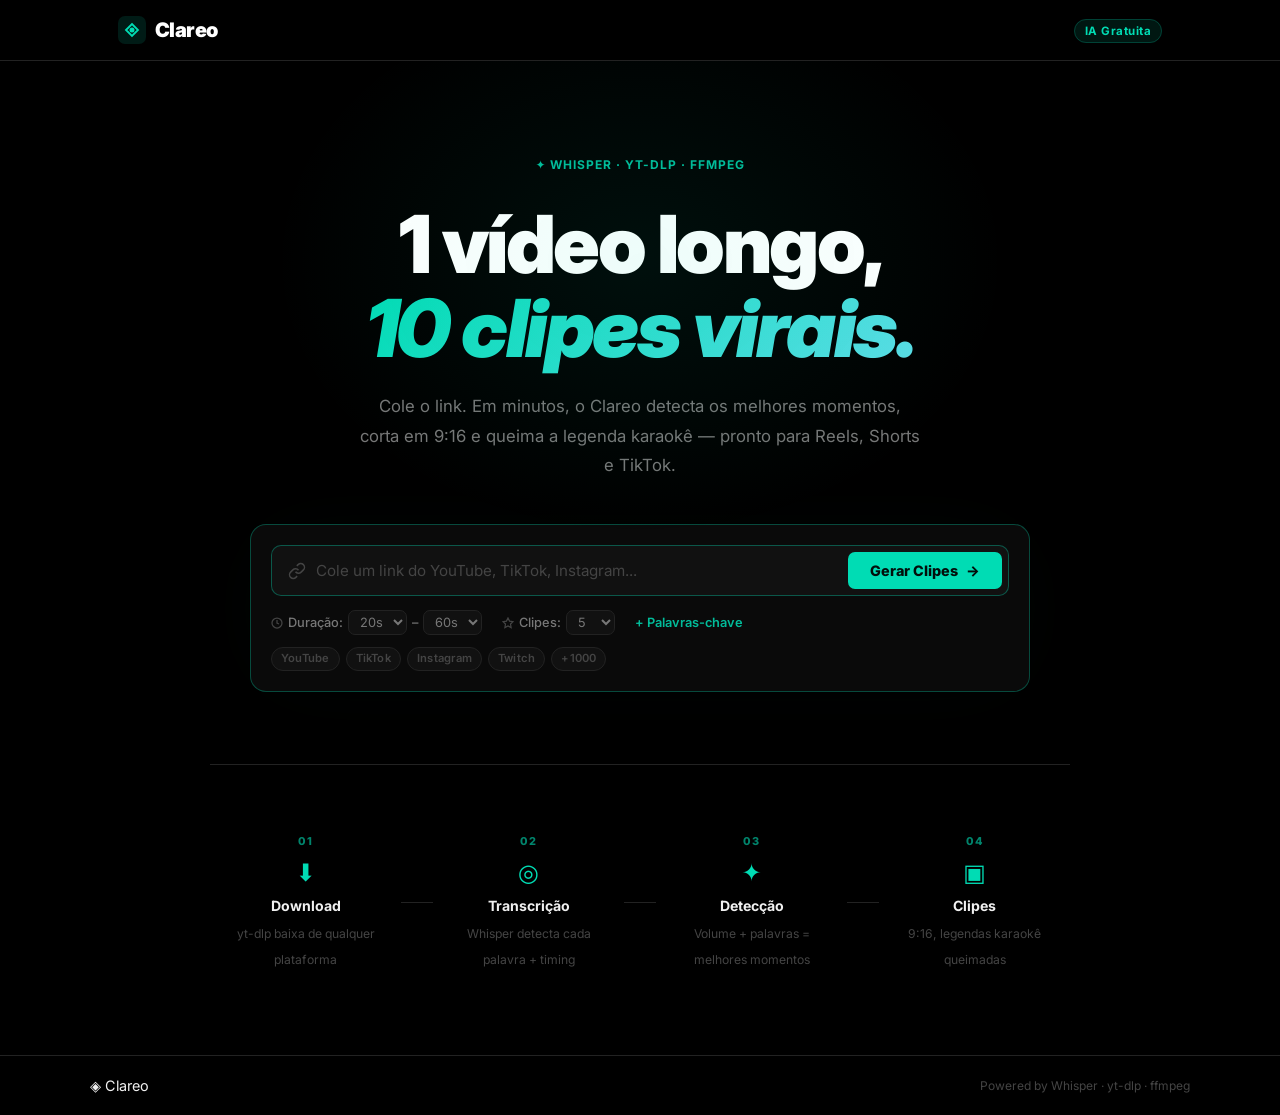
==== commit 30150c2c: "feat: set Railway URL, add GitHub Pages Action, redesign frontend v2 - Update BACKEND_URL to https:/" ====
--- a/frontend/index.html
+++ b/frontend/index.html
@@ -7,7 +7,7 @@
   <meta name="description" content="Cole o link de qualquer vídeo e receba os melhores momentos em 9:16 com legenda automática." />
   <link rel="preconnect" href="https://fonts.googleapis.com" />
   <link rel="preconnect" href="https://fonts.gstatic.com" crossorigin />
-  <link href="https://fonts.googleapis.com/css2?family=Inter:wght@400;500;600;700;800;900&display=swap" rel="stylesheet" />
+  <link href="https://fonts.googleapis.com/css2?family=Inter:ital,wght@0,400;0,500;0,600;0,700;0,800;0,900;1,900&display=swap" rel="stylesheet" />
   <link rel="stylesheet" href="style.css" />
 </head>
 <body>
@@ -16,10 +16,16 @@
   <nav class="navbar">
     <div class="nav-inner">
       <a href="#" class="brand">
-        <span class="brand-icon">◈</span>
+        <svg class="brand-mark" width="28" height="28" viewBox="0 0 28 28" fill="none">
+          <rect width="28" height="28" rx="7" fill="#00dcb4" fill-opacity="0.12"/>
+          <path d="M8 14 L14 8 L20 14 L14 20 Z" stroke="#00dcb4" stroke-width="1.8" fill="none"/>
+          <circle cx="14" cy="14" r="2.5" fill="#00dcb4"/>
+        </svg>
         <span class="brand-name">Clareo</span>
       </a>
-      <span class="nav-tagline">Seus melhores momentos, prontos em segundos</span>
+      <div class="nav-right">
+        <span class="nav-badge">IA Gratuita</span>
+      </div>
     </div>
   </nav>
 
@@ -27,58 +33,60 @@
   <section class="hero" id="section-hero">
     <div class="hero-glow"></div>
     <div class="hero-inner">
-      <div class="hero-badge">✦ IA + Whisper + ffmpeg</div>
+
+      <p class="hero-eyebrow">✦ Whisper · yt-dlp · ffmpeg</p>
+
       <h1 class="hero-title">
-        Transforme qualquer vídeo em<br />
-        <span class="gradient-text">clipes virais em 9:16</span>
+        1 vídeo longo,<br />
+        <em>10 clipes virais.</em>
       </h1>
+
       <p class="hero-sub">
-        Cole o link. O Clareo encontra os momentos mais impactantes,<br class="br-desktop" />
-        corta, converte e queima a legenda — tudo automático.
+        Cole o link. Em minutos, o Clareo detecta os melhores momentos, corta em 9:16
+        e queima a legenda karaokê — pronto para Reels, Shorts e TikTok.
       </p>
 
       <!-- Main input -->
       <div class="input-card" id="input-card">
         <div class="input-group">
-          <div class="input-icon">
-            <svg width="20" height="20" viewBox="0 0 24 24" fill="none" stroke="currentColor" stroke-width="2">
-              <path d="M10 13a5 5 0 0 0 7.54.54l3-3a5 5 0 0 0-7.07-7.07l-1.72 1.71"/>
-              <path d="M14 11a5 5 0 0 0-7.54-.54l-3 3a5 5 0 0 0 7.07 7.07l1.71-1.71"/>
-            </svg>
-          </div>
+          <svg class="input-icon" width="18" height="18" viewBox="0 0 24 24" fill="none" stroke="currentColor" stroke-width="2">
+            <path d="M10 13a5 5 0 0 0 7.54.54l3-3a5 5 0 0 0-7.07-7.07l-1.72 1.71"/>
+            <path d="M14 11a5 5 0 0 0-7.54-.54l-3 3a5 5 0 0 0 7.07 7.07l1.71-1.71"/>
+          </svg>
           <input
             type="url"
             id="video-url"
             class="url-input"
-            placeholder="https://youtube.com/watch?v=... ou link do TikTok, Instagram..."
+            placeholder="Cole um link do YouTube, TikTok, Instagram..."
             autocomplete="off"
             spellcheck="false"
           />
           <button class="btn-primary" id="btn-go" onclick="startProcess()">
-            <span class="btn-label">Gerar Clipes</span>
-            <span class="btn-arrow">→</span>
+            Gerar Clipes <span class="btn-arrow">→</span>
           </button>
         </div>
 
         <!-- Options row -->
         <div class="options-row">
           <label class="opt-label">
+            <svg width="12" height="12" viewBox="0 0 24 24" fill="none" stroke="currentColor" stroke-width="2.5"><circle cx="12" cy="12" r="10"/><polyline points="12,6 12,12 16,14"/></svg>
             Duração:
             <select id="min-duration">
-              <option value="15">15s mín.</option>
-              <option value="20" selected>20s mín.</option>
-              <option value="30">30s mín.</option>
-              <option value="45">45s mín.</option>
+              <option value="15">15s</option>
+              <option value="20" selected>20s</option>
+              <option value="30">30s</option>
+              <option value="45">45s</option>
             </select>
-            a
+            –
             <select id="max-duration">
-              <option value="30">30s máx.</option>
-              <option value="60" selected>60s máx.</option>
-              <option value="90">90s máx.</option>
+              <option value="30">30s</option>
+              <option value="60" selected>60s</option>
+              <option value="90">90s</option>
             </select>
           </label>
 
           <label class="opt-label">
+            <svg width="12" height="12" viewBox="0 0 24 24" fill="none" stroke="currentColor" stroke-width="2.5"><path d="M12 2l3.09 6.26L22 9.27l-5 4.87 1.18 6.88L12 17.77l-6.18 3.25L7 14.14 2 9.27l6.91-1.01L12 2z"/></svg>
             Clipes:
             <select id="max-clips">
               <option value="3">3</option>
@@ -101,18 +109,24 @@
           />
         </div>
 
-        <p class="input-hint">Funciona com YouTube, TikTok, Instagram, Twitch e +1000 plataformas</p>
+        <p class="input-hint">
+          <span class="platform-pill">YouTube</span>
+          <span class="platform-pill">TikTok</span>
+          <span class="platform-pill">Instagram</span>
+          <span class="platform-pill">Twitch</span>
+          <span class="platform-pill">+1000</span>
+        </p>
       </div>
     </div>
 
     <!-- How it works -->
-    <div class="steps" id="steps">
+    <div class="steps">
       <div class="step">
         <div class="step-num">01</div>
         <div class="step-icon">⬇</div>
         <div class="step-text">
           <strong>Download</strong>
-          <span>Baixamos o vídeo com yt-dlp</span>
+          <span>yt-dlp baixa de qualquer plataforma</span>
         </div>
       </div>
       <div class="step-divider"></div>
@@ -121,7 +135,7 @@
         <div class="step-icon">◎</div>
         <div class="step-text">
           <strong>Transcrição</strong>
-          <span>Whisper detecta cada palavra em PT</span>
+          <span>Whisper detecta cada palavra + timing</span>
         </div>
       </div>
       <div class="step-divider"></div>
@@ -130,7 +144,7 @@
         <div class="step-icon">✦</div>
         <div class="step-text">
           <strong>Detecção</strong>
-          <span>Volume + palavras-chave = melhores momentos</span>
+          <span>Volume + palavras = melhores momentos</span>
         </div>
       </div>
       <div class="step-divider"></div>
@@ -138,7 +152,7 @@
         <div class="step-num">04</div>
         <div class="step-icon">▣</div>
         <div class="step-text">
-          <strong>Clipes prontos</strong>
+          <strong>Clipes</strong>
           <span>9:16, legendas karaokê queimadas</span>
         </div>
       </div>
@@ -151,7 +165,10 @@
       <div class="proc-anim">
         <div class="proc-ring"></div>
         <div class="proc-ring proc-ring-2"></div>
-        <span class="proc-icon">◈</span>
+        <svg class="proc-logo" width="32" height="32" viewBox="0 0 28 28" fill="none">
+          <path d="M8 14 L14 8 L20 14 L14 20 Z" stroke="#00dcb4" stroke-width="1.8" fill="none"/>
+          <circle cx="14" cy="14" r="2.5" fill="#00dcb4"/>
+        </svg>
       </div>
       <h2 id="proc-msg">Iniciando...</h2>
       <div class="proc-bar-wrap">
@@ -174,13 +191,10 @@
       <div class="results-header">
         <div>
           <h2 class="results-title" id="results-title">Clipes prontos ✓</h2>
-          <p class="results-sub" id="results-sub">Baixe os clipes abaixo — formato 9:16 com legenda queimada</p>
-        </div>
-        <button class="btn-outline" onclick="reset()">
-          ← Processar outro
-        </button>
-      </div>
-
+          <p class="results-sub" id="results-sub">Formato 9:16 com legenda karaokê queimada — pronto para Reels e Shorts</p>
+        </div>
+        <button class="btn-outline" onclick="reset()">← Processar outro</button>
+      </div>
       <div class="clips-grid" id="clips-grid"></div>
     </div>
   </section>
@@ -198,7 +212,7 @@
   <!-- ── Footer ─────────────────────────────────── -->
   <footer class="footer">
     <div class="footer-inner">
-      <span class="brand">◈ Clareo</span>
+      <span class="brand" style="font-size:0.9rem">◈ Clareo</span>
       <span class="footer-text">Powered by Whisper · yt-dlp · ffmpeg</span>
     </div>
   </footer>
--- a/frontend/style.css
+++ b/frontend/style.css
@@ -1,38 +1,34 @@
 /* ─────────────────────────────────────────────────────────
-   Clareo Design System
-   Palette: dark charcoal + electric teal + warm coral
+   Clareo Design System — v2
+   Palette: pure black + electric teal
 ───────────────────────────────────────────────────────── */
 
 :root {
-  --bg: #07090e;
-  --surface: #0e1118;
-  --surface2: #151a26;
-  --surface3: #1c2335;
-  --border: #1f2940;
-  --border-glow: rgba(0, 220, 180, 0.2);
-
-  --teal: #00dcb4;
-  --teal-dim: rgba(0, 220, 180, 0.12);
-  --teal-glow: rgba(0, 220, 180, 0.25);
-  --coral: #ff6b4a;
-  --amber: #ffb347;
-
-  --text: #dce4f5;
-  --text-muted: #5a6b8a;
-  --text-soft: #8899bb;
-
-  --radius: 18px;
+  --bg:       #000;
+  --surface:  #0a0a0a;
+  --surface2: #111;
+  --surface3: #181818;
+  --border:   #222;
+  --border-glow: rgba(0, 220, 180, 0.22);
+
+  --teal:     #00dcb4;
+  --teal-dim: rgba(0, 220, 180, 0.10);
+  --teal-glow:rgba(0, 220, 180, 0.22);
+  --coral:    #ff5f40;
+
+  --text:       #f0f0f0;
+  --text-muted: #444;
+  --text-soft:  #777;
+
+  --radius:    16px;
   --radius-sm: 10px;
-  --radius-xs: 6px;
+  --radius-xs:  7px;
 
   --font: 'Inter', system-ui, -apple-system, sans-serif;
 }
 
 *, *::before, *::after { box-sizing: border-box; margin: 0; padding: 0; }
-
-html {
-  scroll-behavior: smooth;
-}
+html { scroll-behavior: smooth; }
 
 body {
   background: var(--bg);
@@ -46,155 +42,150 @@
   -webkit-font-smoothing: antialiased;
 }
 
-/* ── Navbar ───────────────────────────────────────────── */
+/* ── Navbar ─────────────────────────────────────────── */
 .navbar {
   position: sticky;
   top: 0;
   z-index: 50;
-  background: rgba(7, 9, 14, 0.85);
-  backdrop-filter: blur(16px);
+  background: rgba(0,0,0,0.8);
+  backdrop-filter: blur(20px);
   border-bottom: 1px solid var(--border);
 }
 
 .nav-inner {
   max-width: 1100px;
   margin: 0 auto;
-  padding: 14px 24px;
-  display: flex;
-  align-items: center;
-  gap: 20px;
+  padding: 14px 28px;
+  display: flex;
+  align-items: center;
+  justify-content: space-between;
 }
 
 .brand {
   display: inline-flex;
   align-items: center;
-  gap: 8px;
+  gap: 9px;
   text-decoration: none;
   color: var(--text);
 }
 
-.brand-icon {
-  font-size: 1.4rem;
-  color: var(--teal);
-  line-height: 1;
-}
+.brand-mark { flex-shrink: 0; }
 
 .brand-name {
-  font-size: 1.3rem;
+  font-size: 1.25rem;
   font-weight: 900;
-  letter-spacing: -0.5px;
+  letter-spacing: -0.6px;
   color: #fff;
 }
 
-.nav-tagline {
-  font-size: 0.82rem;
-  color: var(--text-muted);
-  border-left: 1px solid var(--border);
-  padding-left: 16px;
-}
-
-/* ── Hero ─────────────────────────────────────────────── */
+.nav-badge {
+  font-size: 0.72rem;
+  font-weight: 700;
+  letter-spacing: 0.04em;
+  color: var(--teal);
+  background: var(--teal-dim);
+  border: 1px solid var(--border-glow);
+  padding: 4px 10px;
+  border-radius: 100px;
+}
+
+/* ── Hero ───────────────────────────────────────────── */
 .hero {
   position: relative;
-  padding: 80px 24px 60px;
+  padding: 90px 24px 64px;
   overflow: hidden;
   flex: 1;
 }
 
 .hero-glow {
   position: absolute;
-  top: -120px;
+  top: -100px;
   left: 50%;
   transform: translateX(-50%);
-  width: 700px;
-  height: 500px;
-  background: radial-gradient(ellipse, rgba(0,220,180,0.10) 0%, transparent 70%);
+  width: 800px;
+  height: 600px;
+  background: radial-gradient(ellipse at center, rgba(0,220,180,0.07) 0%, transparent 65%);
   pointer-events: none;
 }
 
 .hero-inner {
-  max-width: 840px;
+  max-width: 780px;
   margin: 0 auto;
   text-align: center;
 }
 
-.hero-badge {
+.hero-eyebrow {
   display: inline-block;
-  background: var(--teal-dim);
-  border: 1px solid var(--border-glow);
-  color: var(--teal);
-  font-size: 0.78rem;
+  font-size: 0.75rem;
   font-weight: 700;
-  letter-spacing: 0.06em;
+  letter-spacing: 0.08em;
   text-transform: uppercase;
-  padding: 6px 14px;
-  border-radius: 100px;
-  margin-bottom: 24px;
+  color: var(--teal);
+  margin-bottom: 28px;
+  opacity: 0.85;
 }
 
 .hero-title {
-  font-size: clamp(2.2rem, 5vw, 3.6rem);
+  font-size: clamp(2.8rem, 6.5vw, 5rem);
   font-weight: 900;
-  line-height: 1.1;
-  letter-spacing: -1.5px;
+  line-height: 1.05;
+  letter-spacing: -2.5px;
   color: #fff;
-  margin-bottom: 20px;
-}
-
-.gradient-text {
-  background: linear-gradient(135deg, var(--teal) 0%, #4fc3f7 50%, var(--teal) 100%);
+  margin-bottom: 22px;
+}
+
+.hero-title em {
+  font-style: italic;
+  background: linear-gradient(135deg, var(--teal) 0%, #5edde8 55%, var(--teal) 100%);
   background-size: 200% auto;
   -webkit-background-clip: text;
   -webkit-text-fill-color: transparent;
   background-clip: text;
-  animation: gradient-shift 4s linear infinite;
+  animation: gradient-shift 5s linear infinite;
 }
 
 @keyframes gradient-shift {
-  0% { background-position: 0% center; }
+  0%   { background-position: 0% center; }
   100% { background-position: 200% center; }
 }
 
 .hero-sub {
-  font-size: 1.1rem;
+  font-size: 1.05rem;
   color: var(--text-soft);
-  margin-bottom: 40px;
-  line-height: 1.7;
-}
-
-.br-desktop { display: none; }
-@media (min-width: 640px) { .br-desktop { display: block; } }
-
-/* ── Input card ───────────────────────────────────────── */
+  margin-bottom: 44px;
+  line-height: 1.75;
+  max-width: 560px;
+  margin-left: auto;
+  margin-right: auto;
+}
+
+/* ── Input card ─────────────────────────────────────── */
 .input-card {
   background: var(--surface);
   border: 1px solid var(--border);
   border-radius: var(--radius);
-  padding: 24px;
+  padding: 20px;
   text-align: left;
   box-shadow:
-    0 0 0 1px rgba(0,0,0,0.5),
-    0 24px 60px rgba(0,0,0,0.4),
-    0 0 80px rgba(0,220,180,0.04);
-  transition: border-color 0.3s, box-shadow 0.3s;
+    0 0 0 1px rgba(0,0,0,0.8),
+    0 24px 80px rgba(0,0,0,0.5),
+    0 0 100px rgba(0,220,180,0.03);
+  transition: border-color 0.3s;
 }
 
 .input-card:focus-within {
-  border-color: var(--border-glow);
-  box-shadow:
-    0 0 0 1px rgba(0,0,0,0.5),
-    0 24px 60px rgba(0,0,0,0.4),
-    0 0 40px rgba(0,220,180,0.08);
+  border-color: rgba(0,220,180,0.3);
 }
 
 .input-group {
   display: flex;
+  align-items: center;
   gap: 10px;
-  margin-bottom: 14px;
   background: var(--surface2);
   border: 1px solid var(--border);
   border-radius: var(--radius-sm);
-  padding: 6px 6px 6px 14px;
+  padding: 6px 6px 6px 16px;
+  margin-bottom: 14px;
   transition: border-color 0.2s;
 }
 
@@ -204,9 +195,9 @@
 
 .input-icon {
   color: var(--text-muted);
-  display: flex;
-  align-items: center;
   flex-shrink: 0;
+  display: flex;
+  align-items: center;
 }
 
 .url-input {
@@ -215,7 +206,7 @@
   border: none;
   outline: none;
   color: var(--text);
-  font-size: 0.97rem;
+  font-size: 0.95rem;
   font-family: var(--font);
   min-width: 0;
 }
@@ -225,72 +216,75 @@
 .btn-primary {
   cursor: pointer;
   background: var(--teal);
-  color: #050a08;
+  color: #020e0b;
   border: none;
   border-radius: 7px;
   padding: 10px 22px;
-  font-size: 0.92rem;
+  font-size: 0.9rem;
   font-weight: 800;
   font-family: var(--font);
   display: inline-flex;
   align-items: center;
   gap: 8px;
-  transition: background 0.18s, transform 0.12s, opacity 0.18s;
+  transition: background 0.15s, transform 0.12s;
   white-space: nowrap;
   flex-shrink: 0;
 }
 
-.btn-primary:hover { background: #00f0c4; transform: translateY(-1px); }
+.btn-primary:hover  { background: #00efc8; transform: translateY(-1px); }
 .btn-primary:active { transform: scale(0.97); }
-.btn-primary:disabled { opacity: 0.4; cursor: not-allowed; transform: none; }
 
 .btn-arrow { transition: transform 0.2s; }
 .btn-primary:hover .btn-arrow { transform: translateX(3px); }
 
-/* Options row */
+/* Options */
 .options-row {
   display: flex;
   align-items: center;
   flex-wrap: wrap;
-  gap: 12px 20px;
+  gap: 10px 20px;
   margin-bottom: 10px;
 }
 
 .opt-label {
   display: inline-flex;
   align-items: center;
-  gap: 6px;
-  font-size: 0.82rem;
-  color: var(--text-muted);
+  gap: 5px;
+  font-size: 0.8rem;
+  color: var(--text-soft);
   font-weight: 500;
 }
+
+.opt-label svg { color: var(--text-muted); flex-shrink: 0; }
 
 .opt-label select {
   background: var(--surface2);
   border: 1px solid var(--border);
   border-radius: var(--radius-xs);
   color: var(--text-soft);
-  font-size: 0.82rem;
+  font-size: 0.8rem;
   font-family: var(--font);
-  padding: 3px 6px;
+  padding: 3px 7px;
   cursor: pointer;
   outline: none;
-}
+  transition: border-color 0.15s;
+}
+.opt-label select:focus { border-color: var(--border-glow); }
 
 .btn-link {
   background: none;
   border: none;
   color: var(--teal);
-  font-size: 0.82rem;
+  font-size: 0.8rem;
   font-weight: 600;
   font-family: var(--font);
   cursor: pointer;
   padding: 0;
-  transition: opacity 0.2s;
-}
-.btn-link:hover { opacity: 0.75; }
-
-/* Keywords row */
+  opacity: 0.85;
+  transition: opacity 0.15s;
+}
+.btn-link:hover { opacity: 1; }
+
 .keywords-row { margin-top: 6px; }
 
 .kw-input {
@@ -309,21 +303,35 @@
 .kw-input::placeholder { color: var(--text-muted); }
 
 .input-hint {
-  font-size: 0.77rem;
-  color: var(--text-muted);
-  margin-top: 10px;
-  text-align: center;
-}
-
-/* ── Steps ────────────────────────────────────────────── */
+  margin-top: 12px;
+  display: flex;
+  flex-wrap: wrap;
+  gap: 6px;
+  align-items: center;
+}
+
+.platform-pill {
+  font-size: 0.7rem;
+  font-weight: 600;
+  color: var(--text-muted);
+  background: var(--surface2);
+  border: 1px solid var(--border);
+  padding: 2px 9px;
+  border-radius: 100px;
+  letter-spacing: 0.02em;
+}
+
+/* ── Steps ──────────────────────────────────────────── */
 .steps {
   max-width: 860px;
-  margin: 60px auto 0;
+  margin: 72px auto 0;
   display: flex;
   align-items: center;
   justify-content: center;
   gap: 0;
   flex-wrap: wrap;
+  border-top: 1px solid var(--border);
+  padding-top: 48px;
 }
 
 .step {
@@ -331,7 +339,7 @@
   flex-direction: column;
   align-items: center;
   gap: 10px;
-  padding: 24px 20px;
+  padding: 20px 24px;
   flex: 1;
   min-width: 140px;
   max-width: 200px;
@@ -339,47 +347,41 @@
 }
 
 .step-num {
-  font-size: 0.7rem;
+  font-size: 0.68rem;
   font-weight: 800;
   letter-spacing: 0.1em;
   color: var(--teal);
-  opacity: 0.7;
+  opacity: 0.6;
 }
 
 .step-icon {
-  font-size: 1.6rem;
+  font-size: 1.5rem;
   color: var(--teal);
   line-height: 1;
 }
 
 .step-text strong {
   display: block;
-  font-size: 0.92rem;
+  font-size: 0.88rem;
   font-weight: 700;
   color: var(--text);
-  margin-bottom: 4px;
+  margin-bottom: 3px;
 }
 
 .step-text span {
-  font-size: 0.78rem;
+  font-size: 0.76rem;
   color: var(--text-muted);
   line-height: 1.4;
 }
 
 .step-divider {
-  width: 40px;
+  width: 32px;
   height: 1px;
-  background: linear-gradient(90deg, var(--border), transparent);
+  background: var(--border);
   flex-shrink: 0;
 }
 
-@media (max-width: 600px) {
-  .steps { flex-direction: column; gap: 8px; }
-  .step-divider { width: 1px; height: 20px; background: linear-gradient(180deg, var(--border), transparent); }
-  .step { padding: 12px; }
-}
-
-/* ── Processing view ──────────────────────────────────── */
+/* ── Processing view ────────────────────────────────── */
 .processing-view {
   flex: 1;
   display: flex;
@@ -392,17 +394,16 @@
   background: var(--surface);
   border: 1px solid var(--border);
   border-radius: var(--radius);
-  padding: 48px 40px;
-  max-width: 480px;
+  padding: 52px 44px;
+  max-width: 460px;
   width: 100%;
   text-align: center;
 }
 
-/* Animated rings */
 .proc-anim {
   position: relative;
-  width: 80px;
-  height: 80px;
+  width: 76px;
+  height: 76px;
   margin: 0 auto 28px;
   display: flex;
   align-items: center;
@@ -412,29 +413,28 @@
 .proc-ring {
   position: absolute;
   inset: 0;
-  border: 2px solid transparent;
+  border: 1.5px solid transparent;
   border-top-color: var(--teal);
   border-radius: 50%;
-  animation: spin 1.2s linear infinite;
+  animation: spin 1.4s linear infinite;
 }
 
 .proc-ring-2 {
-  inset: 8px;
-  border-top-color: rgba(0,220,180,0.4);
-  animation-duration: 0.8s;
+  inset: 9px;
+  border-top-color: rgba(0,220,180,0.35);
+  animation-duration: 0.9s;
   animation-direction: reverse;
 }
 
-.proc-icon {
-  font-size: 1.6rem;
-  color: var(--teal);
+.proc-logo {
   z-index: 1;
+  flex-shrink: 0;
 }
 
 @keyframes spin { to { transform: rotate(360deg); } }
 
 .proc-card h2 {
-  font-size: 1.2rem;
+  font-size: 1.15rem;
   font-weight: 700;
   color: #fff;
   margin-bottom: 20px;
@@ -445,16 +445,16 @@
 .proc-bar-wrap {
   background: var(--surface2);
   border-radius: 100px;
-  height: 6px;
+  height: 5px;
   overflow: hidden;
   margin-bottom: 8px;
 }
 
 .proc-bar {
   height: 100%;
-  background: linear-gradient(90deg, var(--teal), #4fc3f7);
+  background: linear-gradient(90deg, var(--teal) 0%, #5edde8 100%);
   border-radius: 100px;
-  transition: width 0.6s cubic-bezier(0.4, 0, 0.2, 1);
+  transition: width 0.7s cubic-bezier(0.4, 0, 0.2, 1);
   position: relative;
 }
 
@@ -462,17 +462,17 @@
   content: '';
   position: absolute;
   inset: 0;
-  background: linear-gradient(90deg, transparent 60%, rgba(255,255,255,0.3));
-  animation: bar-shine 1.5s linear infinite;
+  background: linear-gradient(90deg, transparent 60%, rgba(255,255,255,0.25));
+  animation: bar-shine 1.6s linear infinite;
 }
 
 @keyframes bar-shine {
-  0% { transform: translateX(-100%); }
+  0%   { transform: translateX(-100%); }
   100% { transform: translateX(100%); }
 }
 
 .proc-pct {
-  font-size: 0.82rem;
+  font-size: 0.8rem;
   color: var(--teal);
   font-weight: 700;
   margin-bottom: 24px;
@@ -481,14 +481,15 @@
 .proc-steps-list {
   display: flex;
   flex-direction: column;
-  gap: 8px;
+  gap: 6px;
   margin-bottom: 28px;
+  text-align: left;
 }
 
 .proc-step-item {
-  font-size: 0.83rem;
-  color: var(--text-muted);
-  padding: 6px 12px;
+  font-size: 0.82rem;
+  color: var(--text-muted);
+  padding: 7px 12px;
   border-radius: var(--radius-xs);
   transition: background 0.3s, color 0.3s;
 }
@@ -499,9 +500,8 @@
 }
 
 .proc-step-item.done {
-  color: var(--text-soft);
+  color: var(--border);
   text-decoration: line-through;
-  opacity: 0.5;
 }
 
 .btn-ghost {
@@ -510,21 +510,21 @@
   color: var(--text-muted);
   border-radius: var(--radius-xs);
   padding: 8px 20px;
-  font-size: 0.85rem;
+  font-size: 0.84rem;
   font-family: var(--font);
   cursor: pointer;
   transition: border-color 0.2s, color 0.2s;
 }
 .btn-ghost:hover { border-color: var(--text-muted); color: var(--text); }
 
-/* ── Results view ─────────────────────────────────────── */
+/* ── Results view ───────────────────────────────────── */
 .results-view {
   flex: 1;
-  padding: 60px 24px 80px;
+  padding: 64px 24px 80px;
 }
 
 .results-inner {
-  max-width: 900px;
+  max-width: 920px;
   margin: 0 auto;
 }
 
@@ -533,20 +533,20 @@
   align-items: flex-start;
   justify-content: space-between;
   gap: 20px;
-  margin-bottom: 36px;
+  margin-bottom: 40px;
   flex-wrap: wrap;
 }
 
 .results-title {
-  font-size: 1.8rem;
+  font-size: 2rem;
   font-weight: 900;
+  letter-spacing: -0.8px;
   color: #fff;
-  letter-spacing: -0.5px;
   margin-bottom: 4px;
 }
 
 .results-sub {
-  font-size: 0.9rem;
+  font-size: 0.88rem;
   color: var(--text-muted);
 }
 
@@ -556,20 +556,20 @@
   color: var(--text-soft);
   border-radius: var(--radius-xs);
   padding: 10px 18px;
-  font-size: 0.85rem;
+  font-size: 0.84rem;
   font-weight: 600;
   font-family: var(--font);
   cursor: pointer;
+  white-space: nowrap;
   transition: border-color 0.2s, color 0.2s;
-  white-space: nowrap;
 }
 .btn-outline:hover { border-color: var(--teal); color: var(--teal); }
 
 /* Clips grid */
 .clips-grid {
   display: grid;
-  grid-template-columns: repeat(auto-fill, minmax(260px, 1fr));
-  gap: 16px;
+  grid-template-columns: repeat(auto-fill, minmax(240px, 1fr));
+  gap: 14px;
 }
 
 .clip-card {
@@ -578,14 +578,16 @@
   border-radius: var(--radius);
   overflow: hidden;
   transition: border-color 0.2s, transform 0.2s, box-shadow 0.2s;
+  animation: fade-in-up 0.4s ease both;
 }
 
 .clip-card:hover {
-  border-color: var(--border-glow);
-  transform: translateY(-2px);
-  box-shadow: 0 12px 40px rgba(0,0,0,0.3), 0 0 20px rgba(0,220,180,0.06);
-}
-
+  border-color: rgba(0,220,180,0.28);
+  transform: translateY(-3px);
+  box-shadow: 0 16px 48px rgba(0,0,0,0.4), 0 0 28px rgba(0,220,180,0.05);
+}
+
+/* Preview thumbnail placeholder */
 .clip-preview {
   aspect-ratio: 9/16;
   background: var(--surface2);
@@ -594,22 +596,68 @@
   justify-content: center;
   position: relative;
   overflow: hidden;
-  max-height: 240px;
+  max-height: 220px;
+}
+
+/* Grid overlay effect */
+.clip-preview::before {
+  content: '';
+  position: absolute;
+  inset: 0;
+  background-image:
+    linear-gradient(rgba(0,220,180,0.04) 1px, transparent 1px),
+    linear-gradient(90deg, rgba(0,220,180,0.04) 1px, transparent 1px);
+  background-size: 24px 24px;
 }
 
 .clip-preview-icon {
-  font-size: 2.5rem;
+  font-size: 2.2rem;
   color: var(--border);
+  z-index: 1;
+}
+
+/* SCORE badge — top right, opus.pro style */
+.clip-score {
+  position: absolute;
+  top: 10px;
+  right: 10px;
+  z-index: 2;
+  background: rgba(0,0,0,0.75);
+  backdrop-filter: blur(6px);
+  border: 1px solid rgba(0,220,180,0.2);
+  border-radius: 8px;
+  padding: 4px 8px;
+  display: flex;
+  flex-direction: column;
+  align-items: center;
+  line-height: 1;
+}
+
+.clip-score-label {
+  font-size: 0.52rem;
+  font-weight: 800;
+  letter-spacing: 0.1em;
+  color: var(--text-muted);
+  text-transform: uppercase;
+  margin-bottom: 1px;
+}
+
+.clip-score-value {
+  font-size: 1.05rem;
+  font-weight: 900;
+  color: var(--teal);
+  letter-spacing: -0.5px;
 }
 
 .clip-number {
   position: absolute;
   top: 10px;
   left: 10px;
-  background: rgba(0,220,180,0.15);
+  z-index: 2;
+  background: rgba(0,220,180,0.12);
   border: 1px solid var(--border-glow);
   color: var(--teal);
-  font-size: 0.72rem;
+  font-size: 0.68rem;
   font-weight: 800;
   letter-spacing: 0.08em;
   padding: 3px 8px;
@@ -619,28 +667,32 @@
 .clip-badge {
   position: absolute;
   bottom: 10px;
-  right: 10px;
+  left: 50%;
+  transform: translateX(-50%);
   background: rgba(0,0,0,0.7);
-  color: var(--text-soft);
-  font-size: 0.72rem;
+  color: var(--text-muted);
+  font-size: 0.7rem;
   font-weight: 600;
-  padding: 3px 8px;
+  padding: 3px 9px;
   border-radius: 100px;
-}
-
+  white-space: nowrap;
+}
+
+/* Card body */
 .clip-body {
-  padding: 16px;
+  padding: 14px;
 }
 
 .clip-title {
-  font-size: 0.95rem;
+  font-size: 0.92rem;
   font-weight: 700;
   color: #fff;
-  margin-bottom: 4px;
+  margin-bottom: 3px;
+  line-height: 1.3;
 }
 
 .clip-meta {
-  font-size: 0.78rem;
+  font-size: 0.75rem;
   color: var(--text-muted);
   margin-bottom: 10px;
 }
@@ -649,12 +701,12 @@
   display: inline-flex;
   align-items: center;
   gap: 4px;
-  font-size: 0.73rem;
+  font-size: 0.7rem;
   color: var(--teal);
   background: var(--teal-dim);
   border-radius: 100px;
-  padding: 3px 8px;
-  margin-bottom: 14px;
+  padding: 3px 9px;
+  margin-bottom: 12px;
   max-width: 100%;
   overflow: hidden;
   text-overflow: ellipsis;
@@ -667,21 +719,19 @@
   justify-content: center;
   gap: 8px;
   width: 100%;
-  padding: 10px;
+  padding: 9px;
   background: var(--teal);
-  color: #050a08;
-  font-size: 0.88rem;
+  color: #020e0b;
+  font-size: 0.86rem;
   font-weight: 800;
   font-family: var(--font);
   text-decoration: none;
   border-radius: var(--radius-xs);
   transition: background 0.15s, transform 0.12s;
-  border: none;
-  cursor: pointer;
-}
-.btn-download:hover { background: #00f0c4; transform: translateY(-1px); }
-
-/* ── Error view ───────────────────────────────────────── */
+}
+.btn-download:hover { background: #00efc8; transform: translateY(-1px); }
+
+/* ── Error view ─────────────────────────────────────── */
 .error-view {
   flex: 1;
   display: flex;
@@ -692,38 +742,38 @@
 
 .error-card {
   background: var(--surface);
-  border: 1px solid rgba(255,107,74,0.25);
+  border: 1px solid rgba(255,95,64,0.2);
   border-radius: var(--radius);
-  padding: 48px 40px;
-  max-width: 440px;
+  padding: 52px 44px;
+  max-width: 420px;
   width: 100%;
   text-align: center;
 }
 
 .error-icon {
-  font-size: 2.4rem;
+  font-size: 2.2rem;
   color: var(--coral);
   margin-bottom: 16px;
 }
 
 .error-card h2 {
-  font-size: 1.3rem;
+  font-size: 1.25rem;
   font-weight: 800;
   color: #fff;
   margin-bottom: 10px;
 }
 
 .error-card p {
-  font-size: 0.9rem;
-  color: var(--text-muted);
+  font-size: 0.88rem;
+  color: var(--text-soft);
   margin-bottom: 24px;
   line-height: 1.6;
 }
 
-/* ── Footer ───────────────────────────────────────────── */
+/* ── Footer ─────────────────────────────────────────── */
 .footer {
   border-top: 1px solid var(--border);
-  padding: 20px 24px;
+  padding: 18px 24px;
   margin-top: auto;
 }
 
@@ -738,33 +788,40 @@
 }
 
 .footer-text {
-  font-size: 0.78rem;
-  color: var(--text-muted);
-}
-
-/* ── Responsive ───────────────────────────────────────── */
-@media (max-width: 600px) {
-  .hero { padding: 48px 16px 40px; }
-  .hero-title { font-size: 2rem; }
-  .input-card { padding: 16px; }
-  .input-group { flex-direction: column; gap: 8px; padding: 10px; }
+  font-size: 0.75rem;
+  color: var(--text-muted);
+}
+
+/* ── Responsive ─────────────────────────────────────── */
+@media (max-width: 640px) {
+  .hero { padding: 56px 16px 40px; }
+  .hero-title { font-size: 2.6rem; letter-spacing: -1.5px; }
+  .input-card { padding: 14px; }
+  .input-group { flex-direction: column; align-items: stretch; gap: 8px; padding: 10px; }
   .url-input { padding: 4px 0; }
   .btn-primary { width: 100%; justify-content: center; padding: 12px; }
-  .proc-card { padding: 32px 24px; }
+  .steps { flex-direction: column; gap: 0; padding-top: 36px; margin-top: 48px; }
+  .step-divider { width: 1px; height: 16px; background: var(--border); }
+  .step { padding: 12px 16px; }
+  .proc-card { padding: 36px 24px; }
   .results-header { flex-direction: column; }
-  .clips-grid { grid-template-columns: 1fr 1fr; }
+  .clips-grid { grid-template-columns: 1fr 1fr; gap: 10px; }
 }
 
 @media (max-width: 400px) {
   .clips-grid { grid-template-columns: 1fr; }
 }
 
-/* ── Animations ───────────────────────────────────────── */
+/* ── Animations ─────────────────────────────────────── */
 @keyframes fade-in-up {
-  from { opacity: 0; transform: translateY(20px); }
+  from { opacity: 0; transform: translateY(18px); }
   to   { opacity: 1; transform: translateY(0); }
 }
 
-.clip-card {
-  animation: fade-in-up 0.4s ease both;
-}
+@keyframes shake {
+  0%,100%{ transform: translateX(0); }
+  20%    { transform: translateX(-6px); }
+  40%    { transform: translateX(6px); }
+  60%    { transform: translateX(-4px); }
+  80%    { transform: translateX(4px); }
+}
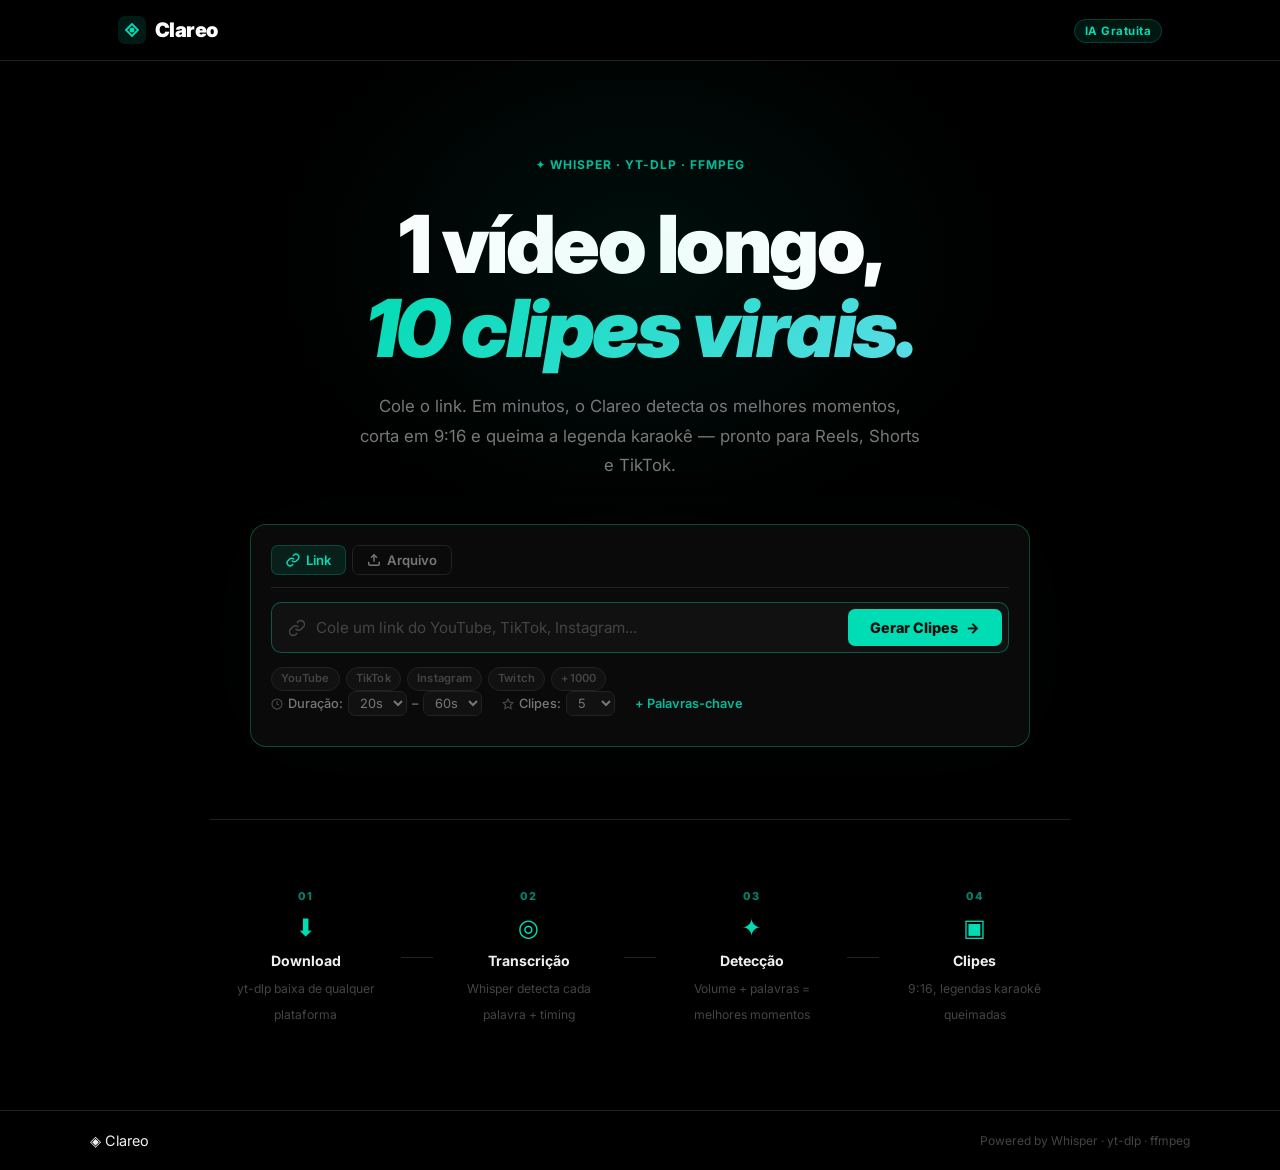
==== commit cb25017f: "feat: file upload mode — /upload endpoint, JS upload flow, mode tabs UI" ====
--- a/frontend/index.html
+++ b/frontend/index.html
@@ -48,25 +48,76 @@
 
       <!-- Main input -->
       <div class="input-card" id="input-card">
-        <div class="input-group">
-          <svg class="input-icon" width="18" height="18" viewBox="0 0 24 24" fill="none" stroke="currentColor" stroke-width="2">
-            <path d="M10 13a5 5 0 0 0 7.54.54l3-3a5 5 0 0 0-7.07-7.07l-1.72 1.71"/>
-            <path d="M14 11a5 5 0 0 0-7.54-.54l-3 3a5 5 0 0 0 7.07 7.07l1.71-1.71"/>
-          </svg>
+
+        <!-- Mode tabs -->
+        <div class="mode-tabs">
+          <button class="mode-tab active" id="tab-link" onclick="switchMode('link')">
+            <svg width="14" height="14" viewBox="0 0 24 24" fill="none" stroke="currentColor" stroke-width="2.5"><path d="M10 13a5 5 0 0 0 7.54.54l3-3a5 5 0 0 0-7.07-7.07l-1.72 1.71"/><path d="M14 11a5 5 0 0 0-7.54-.54l-3 3a5 5 0 0 0 7.07 7.07l1.71-1.71"/></svg>
+            Link
+          </button>
+          <button class="mode-tab" id="tab-file" onclick="switchMode('file')">
+            <svg width="14" height="14" viewBox="0 0 24 24" fill="none" stroke="currentColor" stroke-width="2.5"><path d="M21 15v4a2 2 0 0 1-2 2H5a2 2 0 0 1-2-2v-4"/><polyline points="17 8 12 3 7 8"/><line x1="12" y1="3" x2="12" y2="15"/></svg>
+            Arquivo
+          </button>
+        </div>
+
+        <!-- Link mode -->
+        <div id="mode-link">
+          <div class="input-group">
+            <svg class="input-icon" width="18" height="18" viewBox="0 0 24 24" fill="none" stroke="currentColor" stroke-width="2">
+              <path d="M10 13a5 5 0 0 0 7.54.54l3-3a5 5 0 0 0-7.07-7.07l-1.72 1.71"/>
+              <path d="M14 11a5 5 0 0 0-7.54-.54l-3 3a5 5 0 0 0 7.07 7.07l1.71-1.71"/>
+            </svg>
+            <input
+              type="url"
+              id="video-url"
+              class="url-input"
+              placeholder="Cole um link do YouTube, TikTok, Instagram..."
+              autocomplete="off"
+              spellcheck="false"
+            />
+            <button class="btn-primary" id="btn-go" onclick="startProcess()">
+              Gerar Clipes <span class="btn-arrow">→</span>
+            </button>
+          </div>
+          <p class="input-hint">
+            <span class="platform-pill">YouTube</span>
+            <span class="platform-pill">TikTok</span>
+            <span class="platform-pill">Instagram</span>
+            <span class="platform-pill">Twitch</span>
+            <span class="platform-pill">+1000</span>
+          </p>
+        </div>
+
+        <!-- File upload mode (hidden by default) -->
+        <div id="mode-file" style="display:none">
+          <label class="file-drop-zone" for="video-file" id="file-drop-zone">
+            <svg width="32" height="32" viewBox="0 0 24 24" fill="none" stroke="currentColor" stroke-width="1.5" style="color:var(--teal);opacity:0.7">
+              <path d="M21 15v4a2 2 0 0 1-2 2H5a2 2 0 0 1-2-2v-4"/>
+              <polyline points="17 8 12 3 7 8"/>
+              <line x1="12" y1="3" x2="12" y2="15"/>
+            </svg>
+            <span class="file-drop-title">Arraste um vídeo ou clique para selecionar</span>
+            <span class="file-drop-sub">mp4 · mov · mkv · avi · webm — até 2 GB</span>
+          </label>
           <input
-            type="url"
-            id="video-url"
-            class="url-input"
-            placeholder="Cole um link do YouTube, TikTok, Instagram..."
-            autocomplete="off"
-            spellcheck="false"
+            type="file"
+            id="video-file"
+            accept=".mp4,.mov,.mkv,.avi,.webm,video/*"
+            style="display:none"
+            onchange="onFileSelected(this)"
           />
-          <button class="btn-primary" id="btn-go" onclick="startProcess()">
+          <div class="file-selected-info" id="file-selected-info" style="display:none">
+            <svg width="14" height="14" viewBox="0 0 24 24" fill="none" stroke="currentColor" stroke-width="2.5"><path d="M14 2H6a2 2 0 0 0-2 2v16a2 2 0 0 0 2 2h12a2 2 0 0 0 2-2V8z"/><polyline points="14 2 14 8 20 8"/></svg>
+            <span id="file-selected-name">—</span>
+            <button class="btn-file-clear" onclick="clearFile()" title="Remover">✕</button>
+          </div>
+          <button class="btn-primary btn-upload-go" id="btn-upload" onclick="startUpload()">
             Gerar Clipes <span class="btn-arrow">→</span>
           </button>
         </div>
 
-        <!-- Options row -->
+        <!-- Options row (shared) -->
         <div class="options-row">
           <label class="opt-label">
             <svg width="12" height="12" viewBox="0 0 24 24" fill="none" stroke="currentColor" stroke-width="2.5"><circle cx="12" cy="12" r="10"/><polyline points="12,6 12,12 16,14"/></svg>
@@ -109,13 +160,6 @@
           />
         </div>
 
-        <p class="input-hint">
-          <span class="platform-pill">YouTube</span>
-          <span class="platform-pill">TikTok</span>
-          <span class="platform-pill">Instagram</span>
-          <span class="platform-pill">Twitch</span>
-          <span class="platform-pill">+1000</span>
-        </p>
       </div>
     </div>
 
@@ -176,7 +220,7 @@
       </div>
       <p class="proc-pct" id="proc-pct">0%</p>
       <div class="proc-steps-list" id="proc-steps-list">
-        <div class="proc-step-item" id="psi-download">⬇ Baixando vídeo</div>
+        <div class="proc-step-item" id="psi-download">⬇ <span id="psi-download-label">Baixando vídeo</span></div>
         <div class="proc-step-item" id="psi-transcribe">◎ Transcrevendo com Whisper</div>
         <div class="proc-step-item" id="psi-detect">✦ Detectando melhores momentos</div>
         <div class="proc-step-item" id="psi-cut">✂ Cortando e gerando legendas</div>
--- a/frontend/style.css
+++ b/frontend/style.css
@@ -157,6 +157,118 @@
   max-width: 560px;
   margin-left: auto;
   margin-right: auto;
+}
+
+/* ── Mode tabs ──────────────────────────────────────── */
+.mode-tabs {
+  display: flex;
+  gap: 6px;
+  margin-bottom: 14px;
+  border-bottom: 1px solid var(--border);
+  padding-bottom: 12px;
+}
+
+.mode-tab {
+  display: inline-flex;
+  align-items: center;
+  gap: 6px;
+  background: none;
+  border: 1px solid var(--border);
+  border-radius: var(--radius-xs);
+  color: var(--text-soft);
+  font-size: 0.82rem;
+  font-weight: 600;
+  font-family: var(--font);
+  padding: 6px 14px;
+  cursor: pointer;
+  transition: border-color 0.15s, color 0.15s, background 0.15s;
+}
+
+.mode-tab:hover {
+  border-color: rgba(0,220,180,0.3);
+  color: var(--text);
+}
+
+.mode-tab.active {
+  background: var(--teal-dim);
+  border-color: var(--border-glow);
+  color: var(--teal);
+}
+
+/* ── File drop zone ──────────────────────────────────── */
+.file-drop-zone {
+  display: flex;
+  flex-direction: column;
+  align-items: center;
+  justify-content: center;
+  gap: 10px;
+  width: 100%;
+  padding: 32px 20px;
+  border: 1.5px dashed rgba(0,220,180,0.3);
+  border-radius: var(--radius-sm);
+  background: var(--surface2);
+  cursor: pointer;
+  text-align: center;
+  transition: border-color 0.2s, background 0.2s;
+  margin-bottom: 10px;
+}
+
+.file-drop-zone:hover {
+  border-color: rgba(0,220,180,0.6);
+  background: rgba(0,220,180,0.04);
+}
+
+.file-drop-title {
+  font-size: 0.9rem;
+  font-weight: 600;
+  color: var(--text-soft);
+}
+
+.file-drop-sub {
+  font-size: 0.75rem;
+  color: var(--text-muted);
+}
+
+.file-selected-info {
+  display: flex;
+  align-items: center;
+  gap: 8px;
+  background: var(--surface2);
+  border: 1px solid var(--border);
+  border-radius: var(--radius-xs);
+  padding: 8px 12px;
+  margin-bottom: 10px;
+  font-size: 0.82rem;
+  color: var(--text-soft);
+}
+
+.file-selected-info svg { color: var(--teal); flex-shrink: 0; }
+
+.file-selected-info #file-selected-name {
+  flex: 1;
+  overflow: hidden;
+  text-overflow: ellipsis;
+  white-space: nowrap;
+}
+
+.btn-file-clear {
+  background: none;
+  border: none;
+  color: var(--text-muted);
+  font-size: 0.78rem;
+  cursor: pointer;
+  padding: 2px 4px;
+  border-radius: 4px;
+  transition: color 0.15s;
+  flex-shrink: 0;
+}
+
+.btn-file-clear:hover { color: var(--coral); }
+
+.btn-upload-go {
+  width: 100%;
+  justify-content: center;
+  padding: 11px;
 }
 
 /* ── Input card ─────────────────────────────────────── */
